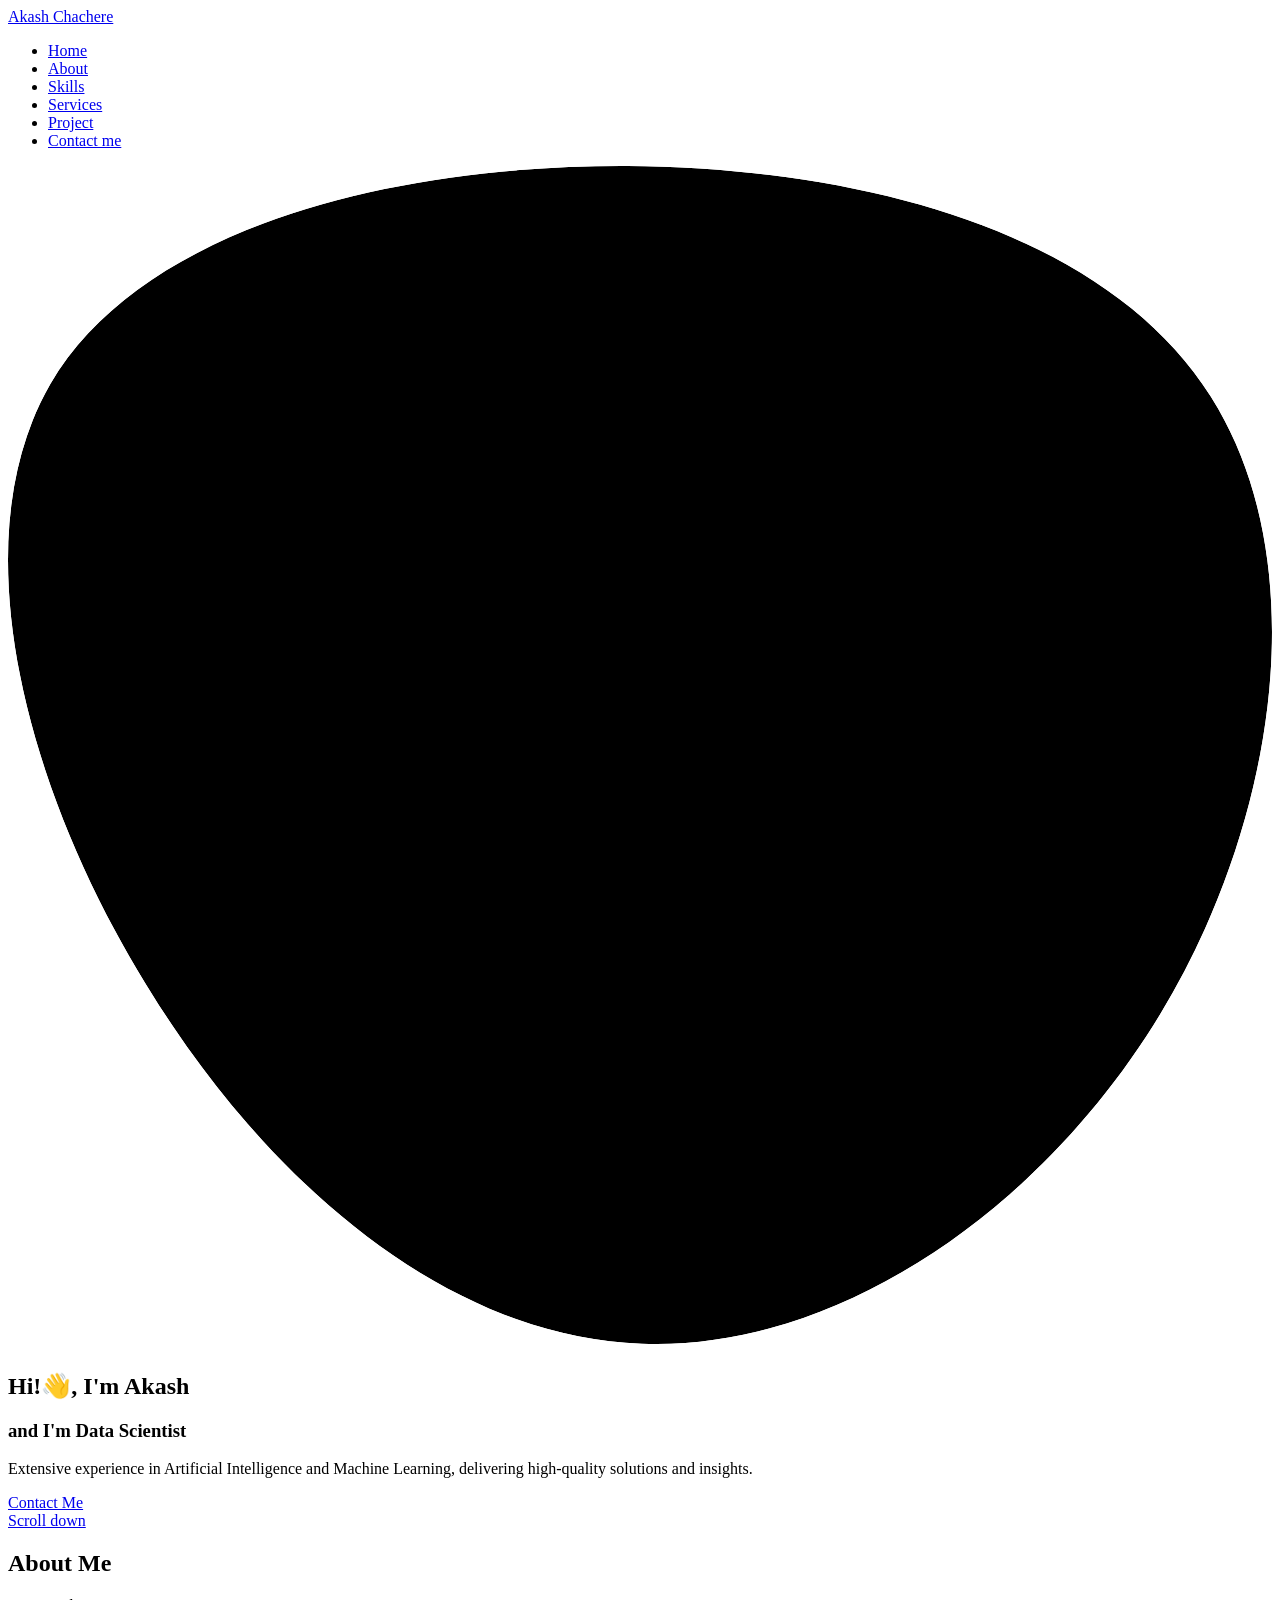
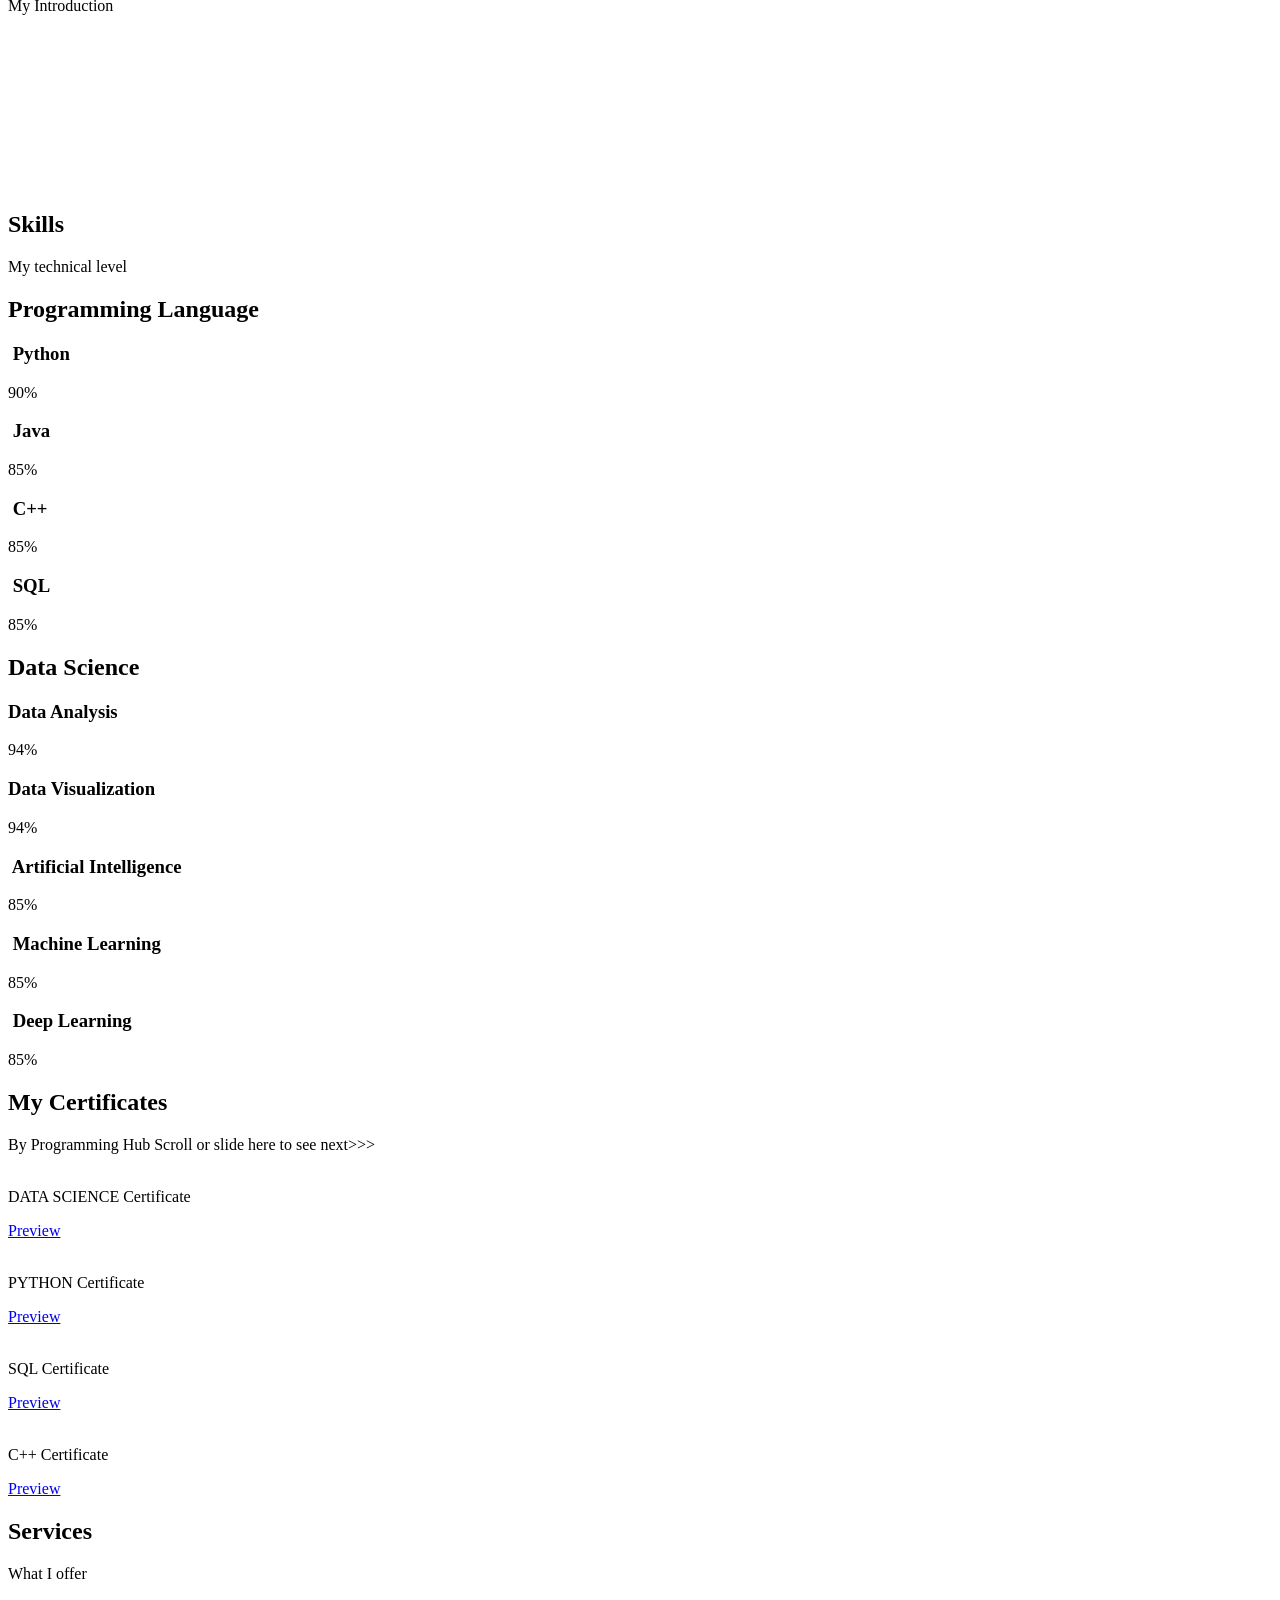
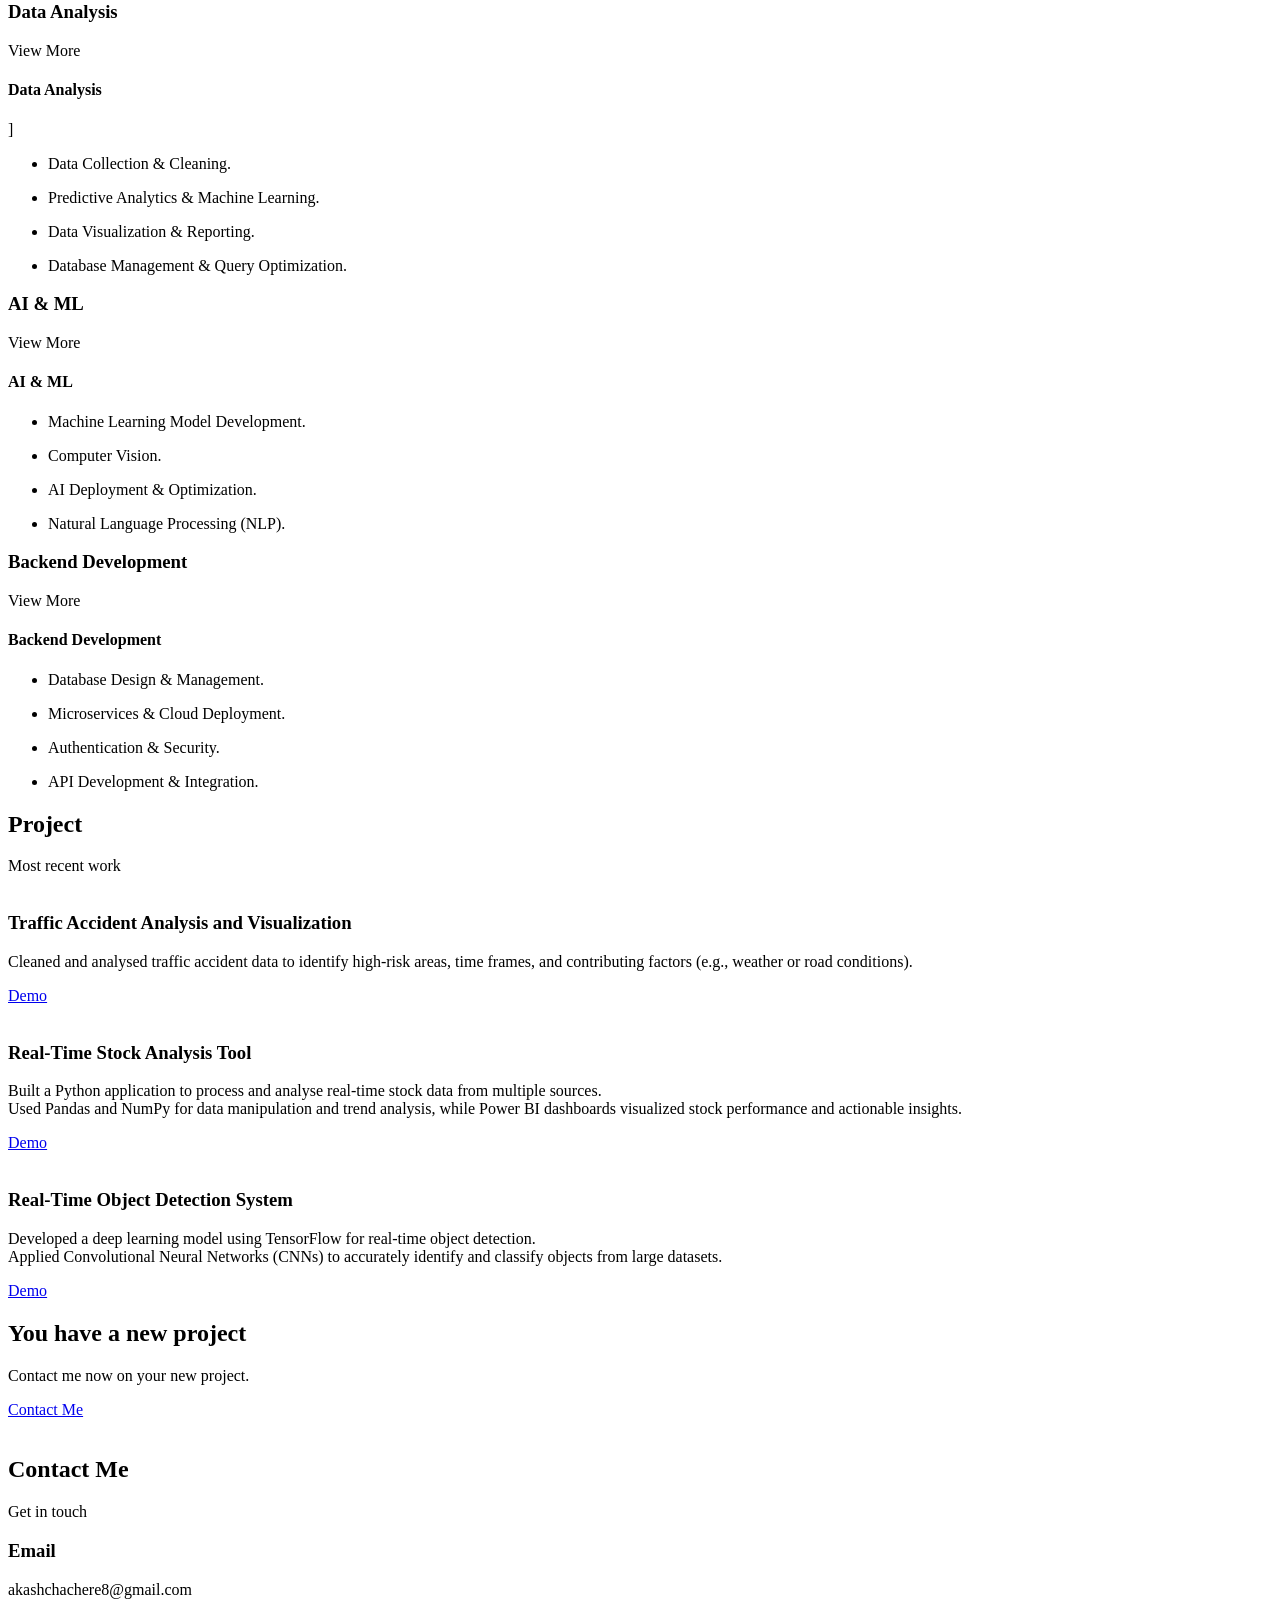
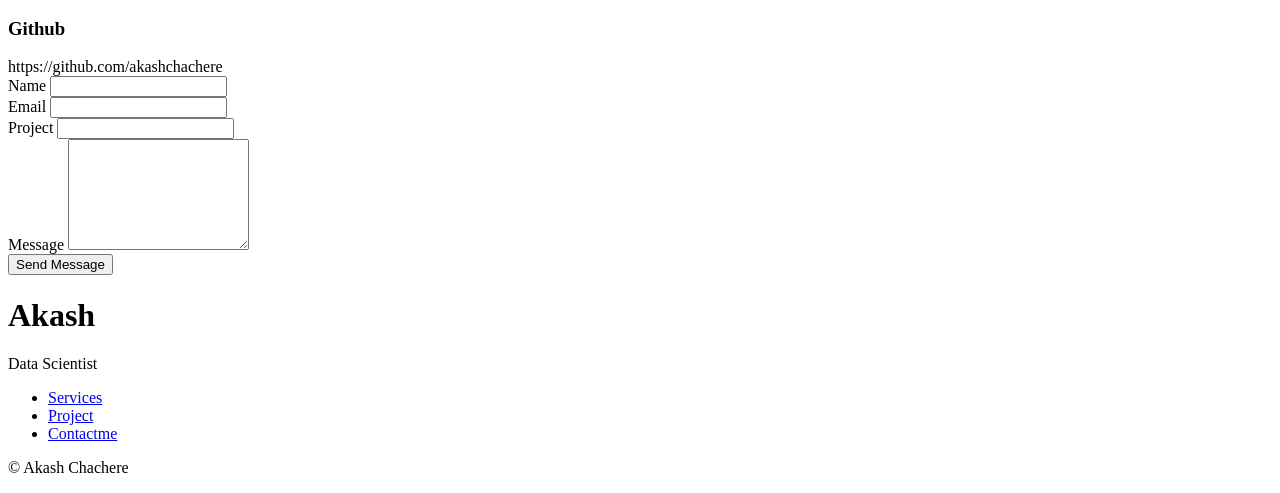
==== index.html @ 1960b090 "Update image source in index.html" ====
<!DOCTYPE html>
<html lang="en">

<head>
    <meta charset="UTF-8" />
    <meta name="viewport" content="width=device-width, initial-scale=1.0" />
    <meta name="description" content="I'm Akash,and this is my personal portfolio website..">
    <meta name="keywords" content="Akash, Akash Chachere, Akash ">

    <!--==================== UNICONS ====================-->
    <link rel="stylesheet" href="https://unicons.iconscout.com/release/v4.0.0/css/line.css" />

    <!--==================== SWIPER CSS ====================-->
    <link rel="stylesheet" href="/assets/css/swiper-bundle.min.css" />

    <!--==================== CSS ====================-->
    <link rel="stylesheet" href="assets/css/style.css" />

    <title>Akash Chachere</title>

    <!--==================== Favicon ====================-->
    <link rel="shortcut icon" href="/assets/img/favicon_edited.png" type="image/png">

    <!--==================== Animate on scroll CDN ====================-->
    <link rel="stylesheet" href="https://unpkg.com/aos@next/dist/aos.css" />

</head>

<body>
    
    <!--==================== HEADER ====================-->
    <header class="header" id="header">
        <nav class="nav container">
            <a href="#" class="nav__logo">Akash Chachere</a>

            <div data-aos="fade-in" class="nav__menu" id="nav-menu">
                <ul class="nav__list grid">
                    <li class="nav__items">
                        <a href="#home" class="nav__link active-link">
                            <i class="uil uil-estate nav__icon"></i> Home
                        </a>
                    </li>

                    <li class="nav__items">
                        <a href="#about" class="nav__link ">
                            <i class="uil uil-user nav__icon"></i> About
                        </a>
                    </li>

                    <li class="nav_items">
                        <a href="#skills" class="nav__link ">
                            <i class="uil uil-file nav__icon"></i> Skills
                        </a>
                    </li>

                    <li class="nav__items">
                        <a href="#services" class="nav__link ">
                            <i class="uil uil-briefcase-alt nav__icon"></i> Services
                        </a>
                    </li>

                    <li class="nav__items">
                        <a href="#portfolio" class="nav__link ">
                            <i class="uil uil-scenery nav__icon"></i> Project
                        </a>
                    </li>

                    <li class="nav__items">
                        <a href="#contact" class="nav__link ">
                            <i class="uil uil-message nav__icon"></i> Contact me
                        </a>
                    </li>
                </ul>
                <i class="uil uil-times nav__close" id="nav-close"></i>
            </div>

            <div class="nav__btns">
                <!--Theme Change button-->
                <i class="uil uil-moon change-theme" id="theme-button"></i>

                <div class="nav__toggle" id="nav-toggle">
                    <i class="uil uil-apps"></i>
                </div>
            </div>
        </nav>
    </header>

    <!--==================== MAIN ====================-->
    <main class="main">
        <!--==================== HOME ====================-->
        <section class="home section" id="home">
            <div data-aos="fade-left" class="home__container container grid">
                <div class="home__content grid">
                    <div class="home__social">
                        <a href="https://www.linkedin.com/in/akash-chachere-23371a201/" target="_blank" class="home__social-icon">
                            <i class="uil uil-linkedin-alt"></i>
                        </a>
                        <a href="https://www.instagram.com/akashc____18/"
                            target="_blank" class="home__social-icon">
                            <i class="uil uil-instagram"></i>
                        </a>
                        <a href="https://github.com/akashchachere" target="_blank" class="home__social-icon">
                            <i class="uil uil-github-alt"></i>
                        </a>
                        <a href="https://x.com/ChachereAkash" target="_blank" class="home__social-icon">
                            <i class="uil uil-twitter-alt"></i>
                        </a>
                        
                    </div>

                    <div data-aos="fade-right" class="home__img">
                        <svg class="home__blob" viewBox="0 0 200 187" xmlns="http://www.w3.org/2000/svg"
                            xmlns:xlink="http://www.w3.org/1999/xlink">
                            <mask id="mask0" mask-type="alpha">
                                <path d="M190.312 36.4879C206.582 62.1187 201.309 102.826 182.328 134.186C163.346 165.547 
                                130.807 187.559 100.226 186.353C69.6454 185.297 41.0228 161.023 21.7403 129.362C2.45775 
                                97.8511 -7.48481 59.1033 6.67581 34.5279C20.9871 10.1032 59.7028 -0.149132 97.9666 
                                0.00163737C136.23 0.303176 174.193 10.857 190.312 36.4879Z" />
                            </mask>
                            <g mask="url(#mask0)">
                                <path d="M190.312 36.4879C206.582 62.1187 201.309 102.826 182.328 134.186C163.346 
                                165.547 130.807 187.559 100.226 186.353C69.6454 185.297 41.0228 161.023 21.7403 
                                129.362C2.45775 97.8511 -7.48481 59.1033 6.67581 34.5279C20.9871 10.1032 59.7028 
                                -0.149132 97.9666 0.00163737C136.23 0.303176 174.193 10.857 190.312 36.4879Z" />

                                <image class="home__blob-img" x="10" y="8" href="assets/img/akashh1.png" />
                            </g>
                        </svg>
                    </div>

                    <div class="home__data">
                        <h1 class="home_title">Hi!<span class="wave">👋</span>, I'm Akash</h1>
                        <h3 class="home__subtitle">
                            and I'm Data Scientist</span>
                        </h3>
                        <p class="home__description">
                            Extensive experience in Artificial Intelligence and Machine Learning, delivering high-quality solutions and insights.
                        </p>
                        <a href="#contact" class="button button--flex">
                            Contact Me <i class="uil uil-message button__icon"></i>
                        </a>
                    </div>
                </div>

                <div class="home__scroll">
                    <a href="#about" class="home__scroll-button button--flex">
                        <i class="uil uil-mouse-alt home__scroll-mouse"></i>
                        <span class="home__scroll-name"> Scroll down</span>
                        <i class="uil uil-arrow-down home__scroll-arrow"></i>
                    </a>
                </div>
            </div>
        </section>

        <!--==================== ABOUT ====================-->
        <section class="about section" id="about">
            <h2 class="section__title">About Me</h2>
            <span class="section__subtitle"> My Introduction</span>

            <div data-aos="fade-left" class="about__container container grid">
                <img src="assets/img/about.jpg" alt="" class="about__img" />

                <div class="about__data">
                    <p class="about__description">
                        Hi, I'm Akash Chachere. In my free time, I enjoy studying Math and Science and exploring emerging technologies. As a Data Scientist, I have expertise in Python, SQL, Artificial Intelligence, Machine Learning, and Deep Learning. I'm particularly interested in contributing to open-source projects and working on data-driven solutions.
                    </p>

                    <div class="about_info">
                        <div>
                            <span class="about__info-title">10+</span>
                            <span class="about__info-name">Completed <br />
                                project</span>
                        </div>
                        <div>
                            <span class="about__info-title">24/7</span>
                            <span class="about__info-name">Online<br />
                                support</span>
                        </div>
                    </div>

                    <div class="about__buttons">
                        <a download="" href="assets/pdf/Akash_DS_2001.pdf" class="button button--flex">
                            Download CV <i class="uil uil-download-alt button__icon"></i>
                        </a>
                    </div>
                </div>
            </div>
        </section>

        <!--==================== SKILLS ====================-->
        <section class="skills section" id="skills">
            <h2 class="section__title">Skills</h2>
            <span class="section__subtitle">My technical level</span>

            <div data-aos="fade-up" class="skills__container container grid">
                <div>
                    <!--==================== SKILL 1 ====================-->
                    <div class="skills__content skills__open">
                        <div class="skills__header">
                            <i class="uil uil-brackets-curly skills__icon"></i>

                            <div>
                                <h1 class="skills__title">Programming Language</h1>
                            </div>

                            <i class="uil uil-angle-down skills__arrow"></i>
                        </div>

                        <div class="skills__list grid">
                            <div class="skills__data">
                                <div class="skills__titles">
                                    <h3 class="skills__name"><img src="/assets/img/python.png" class="skills__logo"
                                            width="25px" alt=""> Python</h3>
                                    <span class="skills__number">90%</span>
                                </div>
                                <div class="skills__bar">
                                    <span class="skills__percentage skills__html"></span>
                                </div>
                            </div>
                            <div class="skills__data">
                                <div class="skills__titles">
                                    <h3 class="skills__name"><img src="/assets/img/java.png" class="skills__logo"
                                            width="20px" alt=""> Java</h3>
                                    <span class="skills__number">85%</span>
                                </div>
                                <div class="skills__bar">
                                    <span class="skills__percentage skills__css"></span>
                                </div>
                            </div>
                            <div class="skills__data">
                                <div class="skills__titles">
                                    <h3 class="skills__name"><img src="/assets/img/css.png" class="skills__logo"
                                            width="20px" alt=""> C++</h3>

                                    <span class="skills__number">85%</span>
                                </div>
                                <div class="skills__bar">
                                    <span class="skills__percentage skills__js"></span>
                                </div>
                            </div>
                            <div class="skills__data">
                                <div class="skills__titles">
                                    <h3 class="skills__name"><img src="/assets/img/sql.png" class="skills__logo"
                                            width="20px" alt=""> SQL</h3>

                                    <span class="skills__number">85%</span>
                                </div>
                                <div class="skills__bar">
                                    <span class="skills__percentage skills__js"></span>
                                </div>
                            </div>
                            </div>
                        </div>
                    </div>

                    <!--==================== SKILL 2 ====================-->
                    <div class="skills__content skills__close">
                        <div class="skills__header">
                            <i class="uil uil-server-network skills__icon"></i>

                            <div>
                                <h1 class="skills__title">Data Science</h1>
                            </div>

                            <i class="uil uil-angle-down skills__arrow"></i>
                        </div>

                        <div class="skills__list grid">
                            <div class="skills__data">
                                <div class="skills__titles">
                                    <h3 class="skills__name"><img src="/assets/img/dataanalysis.jpg" class="skills__logo"
                                            width="20px" alt="">Data Analysis</h3>
                                    <span class="skills__number">94%</span>
                                </div>
                                <div class="skills__bar">
                                    <span class="skills__percentage skills__python"></span>
                                </div>
                            </div>
                            <div class="skills__data">
                                <div class="skills__titles">
                                    <h3 class="skills__name"><img src="/assets/img/Datavisu.png" class="skills__logo"
                                            width="20px" alt="">Data Visualization</h3>
                                    <span class="skills__number">94%</span>
                                </div>
                                <div class="skills__bar">
                                    <span class="skills__percentage skills__python"></span>
                                </div>
                            </div>
                            <div class="skills__data">
                                <div class="skills__titles">
                                    <h3 class="skills__name"><img src="/assets/img/AI.jpg" class="skills__logo"
                                            width="20px" alt=""> Artificial Intelligence</h3>
                                    <span class="skills__number">85%</span>
                                </div>
                                <div class="skills__bar">
                                    <span class="skills__percentage skills__mysql"></span>
                                </div>
                            </div>
                            <div class="skills__data">
                                <div class="skills__titles">
                                    <h3 class="skills__name"><img src="/assets/img/ml.png" class="skills__logo"
                                            width="20px" alt=""> Machine Learning</h3>

                                    <span class="skills__number">85%</span>
                                </div>
                                <div class="skills__bar">
                                    <span class="skills__percentage skills__node"></span>
                                </div>
                            </div>
                            <div class="skills__data">
                                <div class="skills__titles">
                                    <h3 class="skills__name"><img src="/assets/img/deeplearning.jpg" class="skills__logo"
                                            width="20px" alt=""> Deep Learning</h3>

                                    <span class="skills__number">85%</span>
                                </div>
                                <div class="skills__bar">
                                    <span class="skills__percentage skills__node"></span>
                                </div>
                            </div>
                            
                        </div>
                    </div>
                </div>

                <div>
                    <!--==================== SKILL 3 ====================-->
                <!--   <div class="skills__content skills__close">
                        <div class="skills__header">
                            <i class="uil uil-swatchbook skills__icon"></i>

                            <div>
                                <h1 class="skills__titles">Data Science</h1>
                            </div>

                            <i class="uil uil-angle-down skills__arrow"></i>
                        </div>

                        <div class="skills__list grid">
                            <div class="skills__data">
                                <div class="skills__titles">
                                    <h3 class="skills__name"><img src="/assets/img/AI.jpg" class="skills__logo"
                                            width="20px" alt=""> Artificial Intelligence</h3>
                                    <span class="skills__number">50%</span>
                                </div>
                                <div class="skills__bar">
                                    <span class="skills__percentage skills__blender"></span>
                                </div>
                            </div>
                            <div class="skills__data">
                                <div class="skills__titles">
                                    <h3 class="skills__name"><img src="/assets/img/ps.png" class="skills__logo"
                                            width="20px" alt=""> Adobe Photoshop</h3>
                                    <span class="skills__number">42%</span>
                                </div>
                                <div class="skills__bar">
                                    <span class="skills__percentage skills__photoshop"></span>
                                </div>
                            </div>

                            <div class="skills__data">
                                <div class="skills__titles">
                                    <h3 class="skills__name"><img src="/assets/img/illustrator.png" class="skills__logo"
                                            width="20px" alt=""> Adobe Illustrator
                                    </h3>
                                    <span class="skills__number">62%</span>
                                </div>
                                <div class="skills__bar">
                                    <span class="skills__percentage skills__adobeillustrator"></span>
                                </div>
                            </div>
                        </div>
                    --></div>
                </div>
            </div>
            </div>


        </section>

        <!--==================== Certificates ====================-->
        <section class="certificate section">
            <h2 class="section__title">My Certificates</h2>
            <span class="section__subtitle">By Programming Hub</span>
            <span class="section__subtitle">Scroll or slide here to see next>>></span>

            <div data-aos="fade-up" class="portfolio__container container swiper-container">
                <div class="swiper-wrapper">
                    <!--==================== Certificate 1 ====================-->
                    <div class="portfolio__content grid swiper-slide">
                        <img src="/assets/img/datasciencecertificate.png" alt="" class="portfolio__img">

                        <div class="portfolio__data">
                            <p>DATA SCIENCE Certificate</p>
                            <a href="/assets/img/datasciencecertificate.png"
                                class="button button--flex button--small portfolio_-button">
                                Preview
                                <i class="uil uil-arrow-right button__icon"></i>
                            </a>
                        </div>
                    </div>
                    <div class="portfolio__content grid swiper-slide">
                        <img src="/assets/img/pythoncertificate.png" alt="" class="portfolio__img">

                        <div class="portfolio__data">
                            <p>PYTHON Certificate</p>
                            <a href="/assets/img/pythoncertificate.png"
                                class="button button--flex button--small portfolio_-button">
                                Preview
                                <i class="uil uil-arrow-right button__icon"></i>
                            </a>
                        </div>
                    </div>
                    <!--==================== Certificate 2 ====================-->
                    <div class="portfolio__content grid swiper-slide">
                        <img src="/assets/img/sqlcertificate.png" alt="" class="portfolio__img">

                        <div class="portfolio__data">
                            <p>SQL Certificate</p>
                            <a href="/assets/img/sqlcertificate.png"
                                class="button button--flex button--small portfolio_-button">
                                Preview
                                <i class="uil uil-arrow-right button__icon"></i>
                            </a>
                        </div>
                    </div>
                    <div class="portfolio__content grid swiper-slide">
                        <img src="/assets/img/c++certificate.png" alt="" class="portfolio__img">

                        <div class="portfolio__data">
                            <p>C++ Certificate</p>
                            <a href="/assets/img/c++certificate.png"
                                class="button button--flex button--small portfolio_-button">
                                Preview
                                <i class="uil uil-arrow-right button__icon"></i>
                            </a>
                        </div>
                    </div>

        </section>

        <!--==================== SERVICES ====================-->
        <section class="services section" id="services">
            <h2 class="section__title">Services</h2>
            <span class="section__subtitle">What I offer</span>

            <div data-aos="fade-right" class="services__container container grid">
                <!--==================== SERVICES 1 ====================-->
                <div class="services__content">
                    <div>
                        <i class="uil uil-analytics services__icon"></i>
                        <h3 class="services__title">Data Analysis <br></h3>
                    </div>

                    <span class="button button--flex button--small button--link services__button">
                        View More
                        <i class="uil uil-arrow-right button__icon"></i>
                    </span>

                    <div class="services__modal">
                        <div class="services__modal-content">
                            <h4 class="services__modal-title">Data Analysis <br> </h4>
                            <i class="uil uil-times services__modal-close"></i>
]
                            <ul class="services__modal-services grid">
                                <li class="services__modal-service">
                                    <i class="uil uil-check-circle services__modal-icon"></i>
                                    <p>Data Collection & Cleaning.</p>
                                </li>
                                <li class="services__modal-service">
                                    <i class="uil uil-check-circle services__modal-icon"></i>
                                    <p>Predictive Analytics & Machine Learning.</p>
                                </li>
                                <li class="services__modal-service">
                                    <i class="uil uil-check-circle services__modal-icon"></i>
                                    <p>Data Visualization & Reporting.</p>
                                </li>
                                <li class="services__modal-service">
                                    <i class="uil uil-check-circle services__modal-icon"></i>
                                    <p>Database Management & Query Optimization.</p>
                                </li>
                            </ul>
                        </div>
                    </div>
                </div>

                <!--==================== SERVICES 2 ====================-->
                <div class="services__content">
                    <div>
                        <i class="uil uil-cloud-rain-sun services__icon"></i>
                        <h3 class="services__title">AI & ML <br> </h3>
                    </div>

                    <span class="button button--flex button--small button--link services__button">
                        View More
                        <i class="uil uil-arrow-right button__icon"></i>
                    </span>

                    <div class="services__modal">
                        <div class="services__modal-content">
                            <h4 class="services__modal-title">AI & ML <br> </h4>
                            <i class="uil uil-times services__modal-close"></i>

                            <ul class="services__modal-services grid">
                                <li class="services__modal-service">
                                    <i class="uil uil-check-circle services__modal-icon"></i>
                                    <p>Machine Learning Model Development.</p>
                                </li>
                                <li class="services__modal-service">
                                    <i class="uil uil-check-circle services__modal-icon"></i>
                                    <p>Computer Vision.</p>
                                </li>
                                <li class="services__modal-service">
                                    <i class="uil uil-check-circle services__modal-icon"></i>
                                    <p>AI Deployment & Optimization.</p>
                                </li>
                                <li class="services__modal-service">
                                    <i class="uil uil-check-circle services__modal-icon"></i>
                                    <p>Natural Language Processing (NLP).</p>
                                </li>
                            </ul>
                        </div>
                    </div>
                </div>

                <!--==================== SERVICES 3 ====================-->
                <div class="services__content">
                    <div>
                        <i class="uil uil-database services__icon"></i>
                        <h3 class="services__title">Backend Development <br> </h3>
                    </div>

                    <span class="button button--flex button--small button--link services__button">
                        View More
                        <i class="uil uil-arrow-right button__icon"></i>
                    </span>

                    <div class="services__modal">
                        <div class="services__modal-content">
                            <h4 class="services__modal-title">Backend Development<br></h4>
                            <i class="uil uil-times services__modal-close"></i>

                            <ul class="services__modal-services grid">
                                <li class="services__modal-service">
                                    <i class="uil uil-check-circle services__modal-icon"></i>
                                    <p>Database Design & Management.</p>
                                </li>
                                <li class="services__modal-service">
                                    <i class="uil uil-check-circle services__modal-icon"></i>
                                    <p>Microservices & Cloud Deployment.</p>
                                </li>
                                <li class="services__modal-service">
                                    <i class="uil uil-check-circle services__modal-icon"></i>
                                    <p>Authentication & Security.</p>
                                </li>
                                <li class="services__modal-service">
                                    <i class="uil uil-check-circle services__modal-icon"></i>
                                    <p>API Development & Integration.</p>
                                </li>
                            </ul>
                        </div>
                    </div>
                </div>
            </div>
        </section>

        <!--==================== PORTFOLIO ====================-->
        <section class="portfolio section" id="portfolio">
            <h2 class="section__title">Project</h2>
            <span class="section__subtitle">Most recent work</span>

            <div data-aos="fade-right" class="portfolio__container container swiper-container">
                <div class="swiper-wrapper">
                    <!--==================== PORTFOLIO 1 ====================-->
                    <div class="portfolio__content grid swiper-slide">
                        <img src="/assets/img/project1.png" alt="" class="portfolio__img">

                        <div class="portfolio__data">
                            <h3 class="portfolio__title">Traffic Accident Analysis and Visualization</h3>
                            <p class="portfolio__description">Cleaned and analysed traffic accident data to identify high-risk areas, time frames, and contributing
                                factors (e.g., weather or road conditions).</p>
                            <a href="#" class="button button--flex button--small portfolio_-button">
                                Demo
                                <i class="uil uil-arrow-right button__icon"></i>
                            </a>
                        </div>
                    </div>
                    <!--==================== PORTFOLIO 2 ====================-->
                    <div class="portfolio__content grid swiper-slide">
                        <img src="/assets/img/project2.jpg" alt="" class="portfolio__img">

                        <div class="portfolio__data">
                            <h3 class="portfolio__title">Real-Time Stock Analysis Tool</h3>
                            <p class="portfolio__description">Built a Python application to process and analyse real-time stock data from multiple sources.<br>
                                Used Pandas and NumPy for data manipulation and trend analysis, while Power BI dashboards visualized
stock performance and actionable insights.
                            </p>
                            <a href="#" class="button button--flex button--small portfolio_-button">
                                Demo
                                <i class="uil uil-arrow-right button__icon"></i>
                            </a>
                        </div>
                    </div>
                    <!--==================== PORTFOLIO 3 ====================-->
                    <div class="portfolio__content grid swiper-slide">
                        <img src="/assets/img/project3.png" alt="" class="portfolio__img">

                        <div class="portfolio__data">
                            <h3 class="portfolio__title">Real-Time Object Detection System</h3>
                            <p class="portfolio__description">Developed a deep learning model using TensorFlow for real-time object detection.<br>Applied Convolutional Neural Networks (CNNs) to accurately identify and classify objects from large
                                datasets.</p>
                            <a href="#" class="button button--flex button--small portfolio_-button">
                                Demo
                                <i class="uil uil-arrow-right button__icon"></i>
                            </a>
                        </div>
                    </div>
                </div>


                <!-- Add Arrows -->
                <div class="swiper-button-next">
                    <i class="uil uil-angle-right-b swiper-portfolio-icon"></i>
                </div>
                <div class="swiper-button-prev">
                    <i class="uil uil-angle-left-b swiper-portfolio-icon"></i>
                </div>

                <!-- Add Pagination -->
                <div class="swiper-pagination"></div>
            </div>
        </section>

        <!--==================== PROJECT IN MIND ====================-->
        <section class="project section">
            <div data-aos="fade-in" class="project__bg">
                <div class="project__container container grid">
                    <div class="project__data">
                        <h2 class="project__title">You have a new project</h2>
                        <p class="project__description">Contact me now on your new project.</p>
                        <a href="#contact" class="button button--flex button--white">
                            Contact Me
                            <i class="uil uil-message project__icon button__icon"></i>
                        </a>
                    </div>

                    <img src="/assets/img/project.png" alt="" class="project__img">
                </div>
            </div>
        </section>

        

        <!--==================== CONTACT ME ====================-->
        <section class="contact section" id="contact">
            <h2 class="section__title">Contact Me</h2>
            <span class="section__subtitle">Get in touch</span>

            <div data-aos="fade-in" class="contact__container container grid">
                <div>
                    <div class="contact__information">
                        <i class="uil uil-envelope contact__icon "></i>
                        <!--home__social-->
                        <div>
                            <h3 class="contact__title">Email</h3>
                            <span class="contact__subtitle"> akashchachere8@gmail.com</span>
                        </div>
                    </div>
                    <div class="contact__information">
                        <i class="uil uil-github-alt contact__icon"></i>
                        <div>
                            <h3 class="contact__title">Github</h3>
                            <span class="contact__subtitle">https://github.com/akashchachere </span>
                        </div>
                    </div>
                </div>

                <form action="https://formsubmit.co/akashchachere8@gmail.com" method="POST"
                    class="contact__form grid">
                    <div class="contact__inputs grid">
                        <div class="contact__content">
                            <label for="" class="contact__label">Name</label>
                            <input name="name" type="text" class="contact__input">
                        </div>
                        <div class="contact__content">
                            <label for="" class="contact__label">Email</label>
                            <input name="email" type="email" class="contact__input">
                        </div>
                    </div>
                    <div class="contact__content">
                        <label for="" class="contact__label">Project</label>
                        <input name="message" type="text" class="contact__input">
                    </div>
                    <div class="contact__content">
                        <label for="" class="contact__label">Message</label>
                        <textarea name="" id="" cols="0" rows="7" class="contact__input" name="message"></textarea>
                    </div>

                    <div>
                        <button type="submit" class="button button--flex">
                            Send Message
                            <i class="uil uil-message button__icon"></i>
                        </button>

                    </div>
                </form>
            </div>
        </section>
    </main>

    <!--==================== FOOTER ====================-->
    <footer class="footer">
        <div class="footer__bg">
            <div class="footer__container container grid">
                <div>
                    <h1 class="footer__title">Akash</h1>
                    <span class="footer__subtitle">Data Scientist</span>
                </div>

                <ul class="footer__links">
                    <li>
                        <a href="#services" class="footer__link">Services</a>
                    </li>
                    <li>
                        <a href="#portfolio" class="footer__link">Project</a>
                    </li>
                    <li>
                        <a href="#contact" class="footer__link">Contactme</a>
                    </li>
                </ul>

                <div class="footer__socials">
                    <a href="https://www.linkedin.com/in/akash-chachere-23371a201/"
                        target="_blank" class="footer__social">
                        <i class="uil uil-linkedin-alt"></i></a>
                    </a>
                    <a href="https://www.instagram.com/akashc____18/"
                        target="_blank" class="footer__social">
                        <i class="uil uil-instagram"></i></a>
                    </a>

                    <a href="https://github.com/akashchachere" target="_blank" class="footer__social">
                        <i class="uil uil-github-alt"></i></a>
                    </a>

                    <a href="https://x.com/ChachereAkash" target="_blank" class="footer__social">
                        <i class="uil uil-twitter-alt"></i></a>
                    </a>
                </div>
            </div>
            <p class="footer__copy">&copy; Akash Chachere </p>
        </div>
    </footer>


    <!--==================== SCROLL TOP ====================-->
    <div><a href="#" class="scrollup" id="scroll-up">
            <i class="uil uil-arrow-up scrollup__icon"></i>
        </a></div>

    <!--==================== SWIPER JS ====================-->
    <script src="/assets/js/swiper-bundle.min.js"></script>

    <!--==================== MAIN JS ====================-->
    <script src="assets/js/main.js"></script>

    <!--=================== Animated text ===============-->
    <script src="https://cdn.jsdelivr.net/npm/typed.js@2.0.12"></script>
    <script>
        var typed = new Typed(".auto-input", {
            strings: [
                "a Web Developer",
                "an OS developer",
                "a student",
                "an UI Designer",
            ],
            typeSpeed: 100,
            backSpeed: 100,
            loop: true,
        });
    </script>

    <!--=================== Animate scroll js ===============-->
    <script src="https://unpkg.com/aos@next/dist/aos.js"></script>
    <script>
        AOS.init({
            offset: 300,
            duration: 2000
        });
    </script>

</body>

</html>
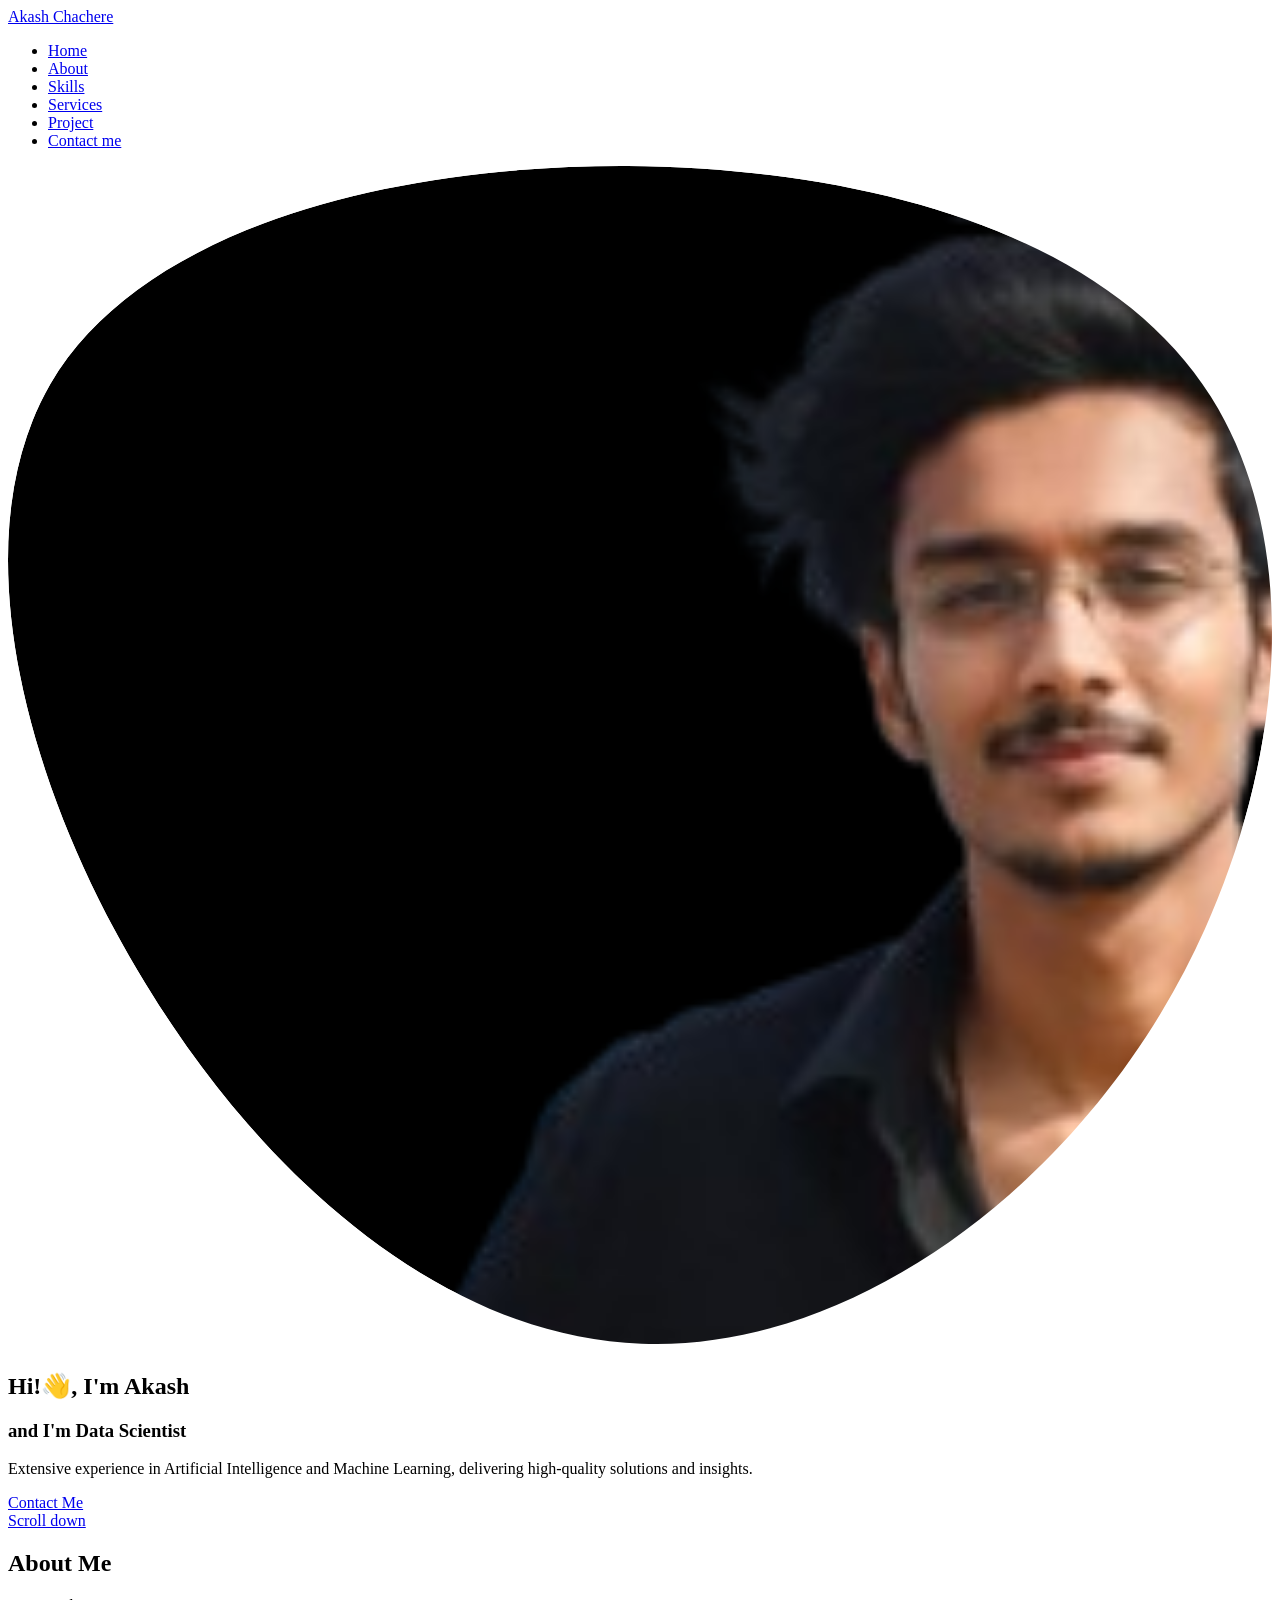
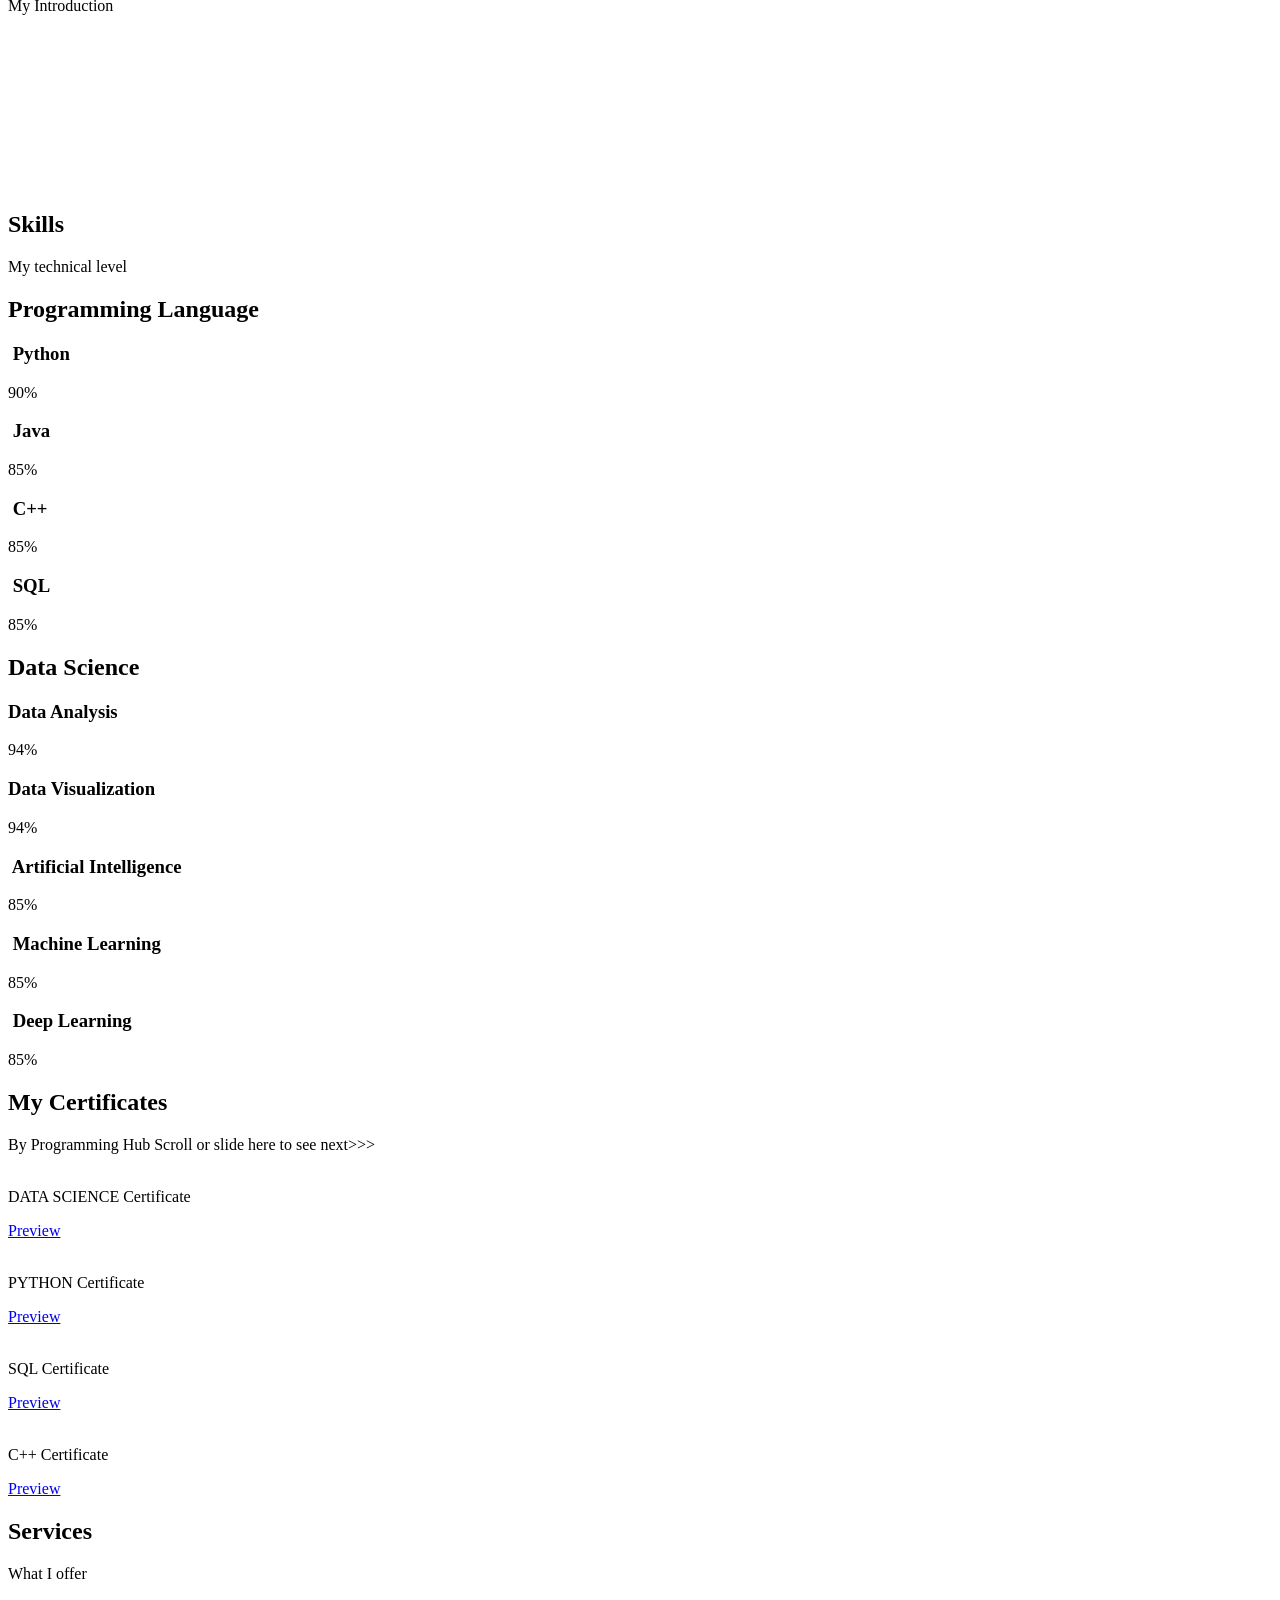
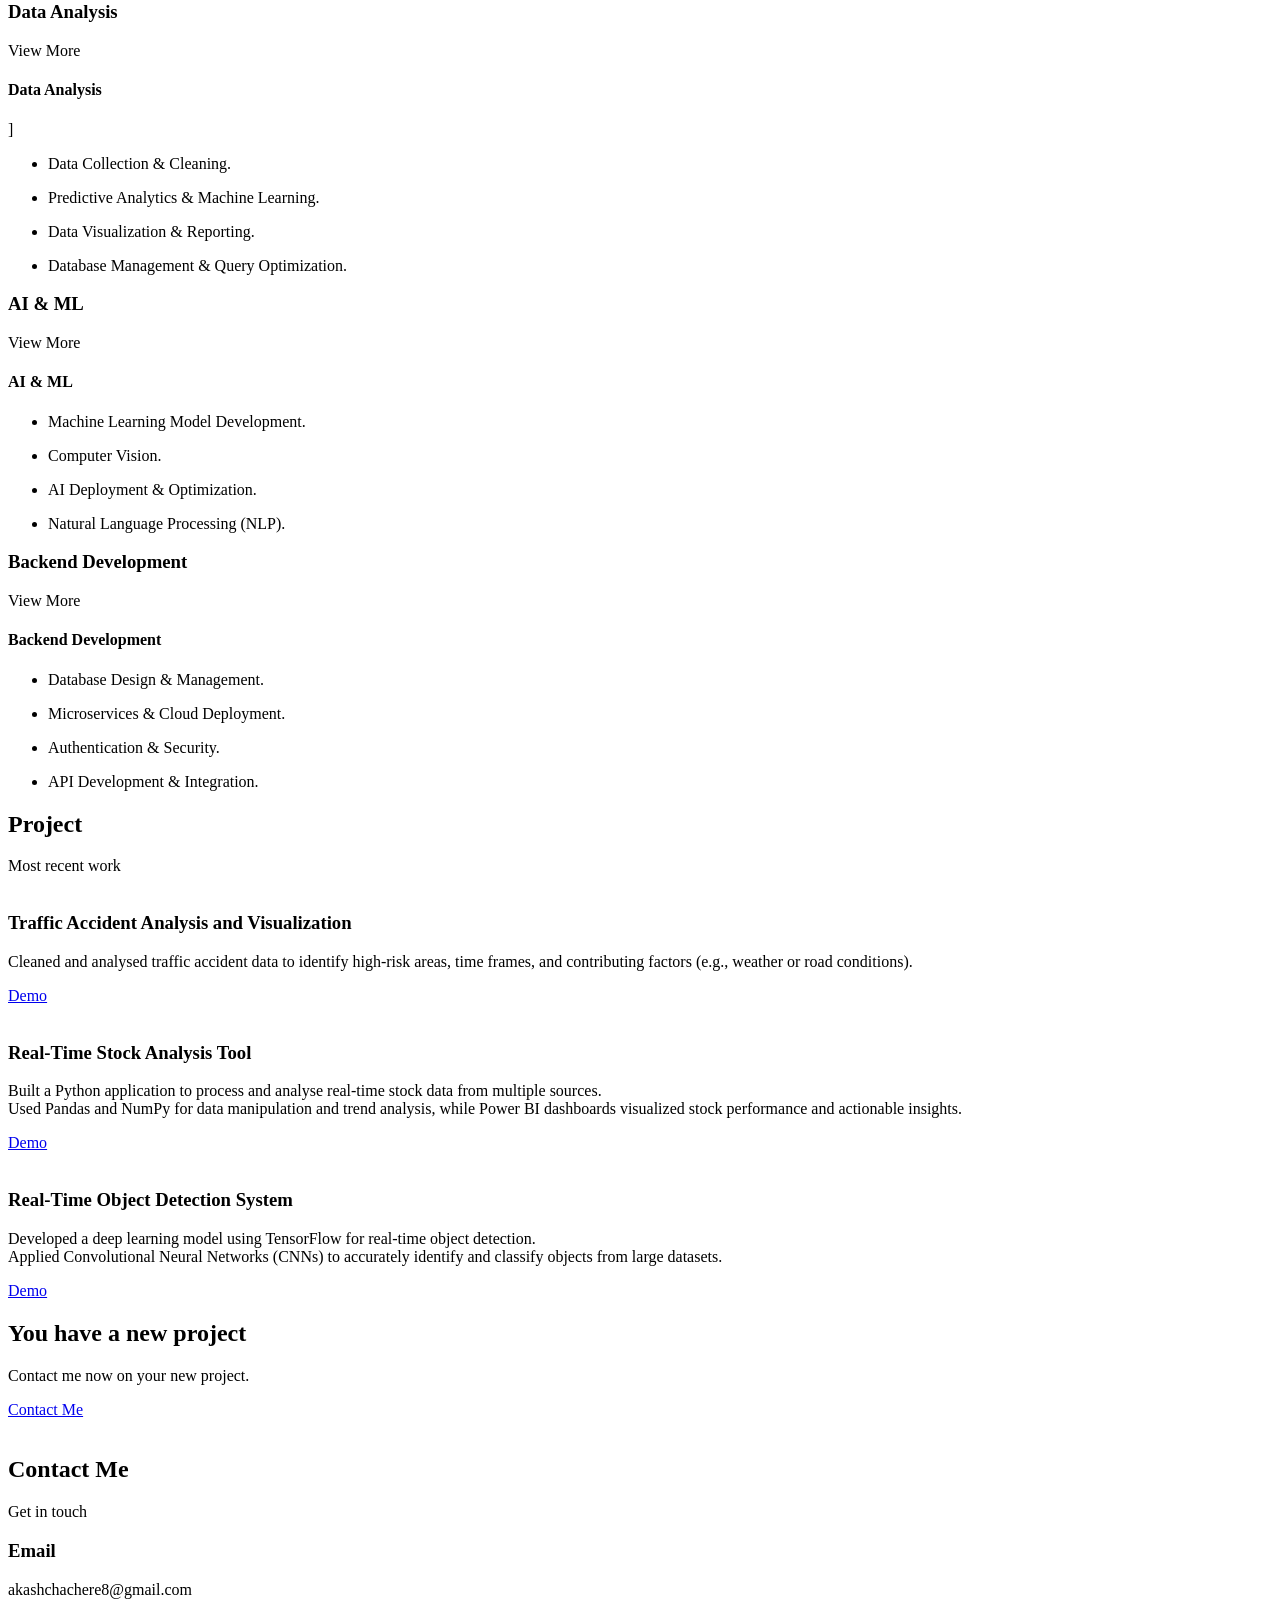
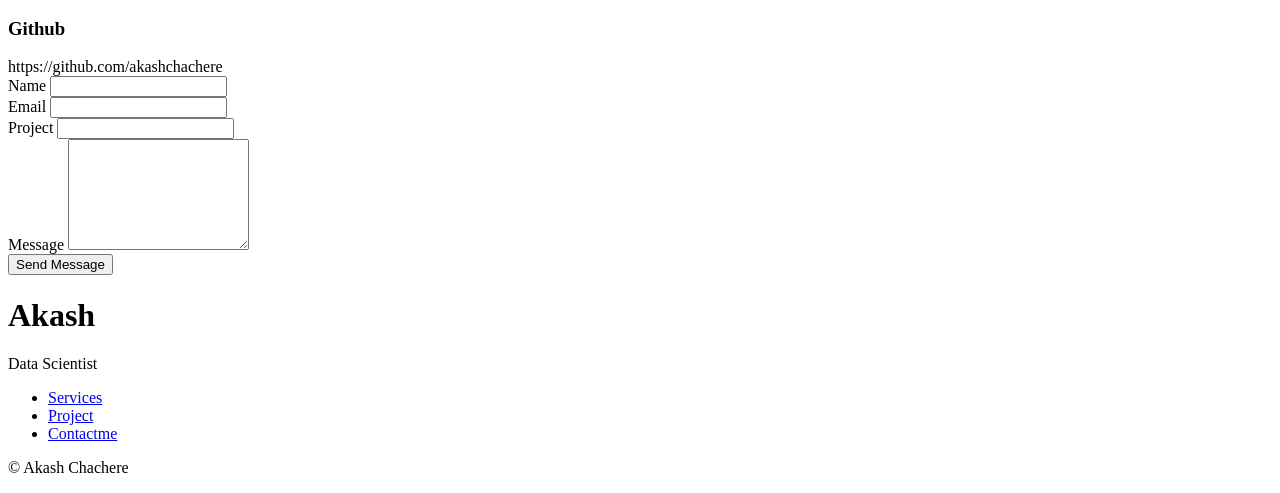
==== commit 4721eba4: "Update index.html" ====
--- a/index.html
+++ b/index.html
@@ -123,7 +123,7 @@
                                 129.362C2.45775 97.8511 -7.48481 59.1033 6.67581 34.5279C20.9871 10.1032 59.7028 
                                 -0.149132 97.9666 0.00163737C136.23 0.303176 174.193 10.857 190.312 36.4879Z" />
 
-                                <image class="home__blob-img" x="10" y="8" href="assets/img/akashh1.png" />
+                                <image class="home__blob-img" x="10" y="8" href="assets/img/Akashh1-removebg-preview.png" />
                             </g>
                         </svg>
                     </div>
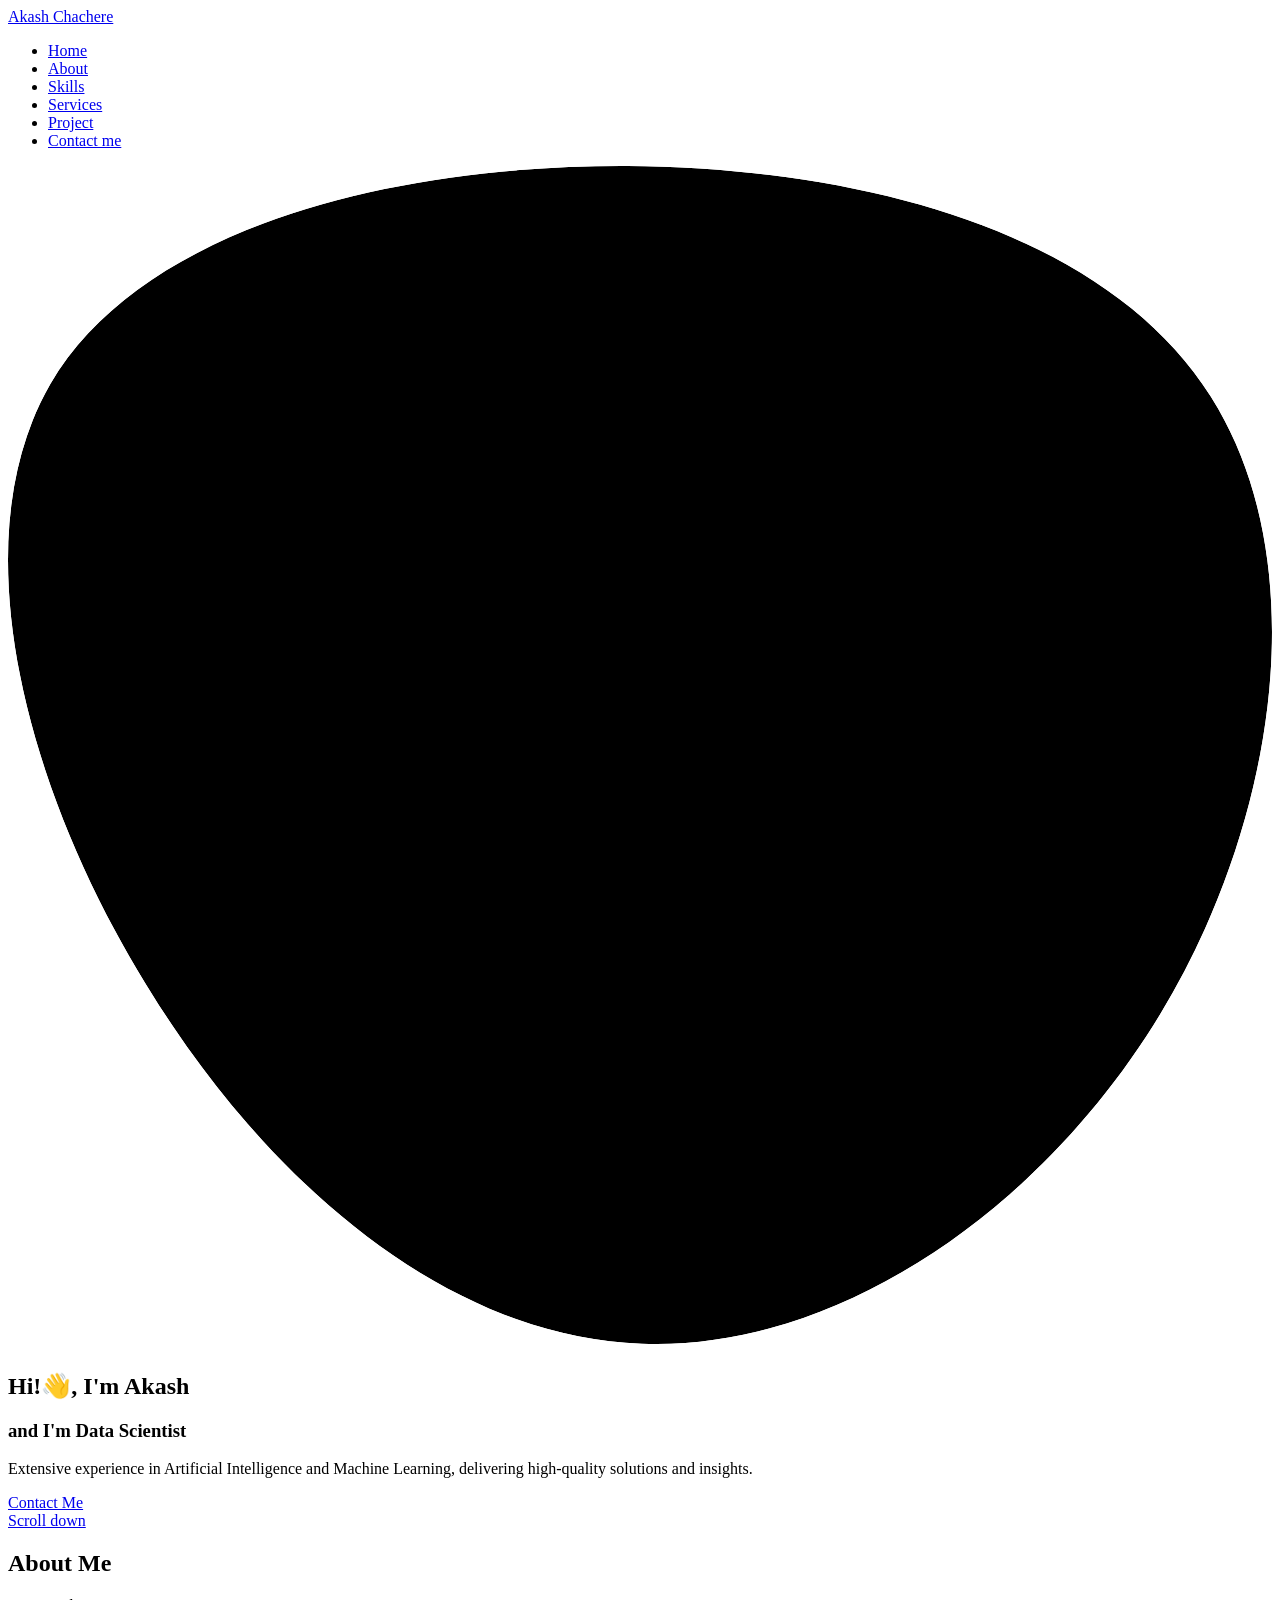
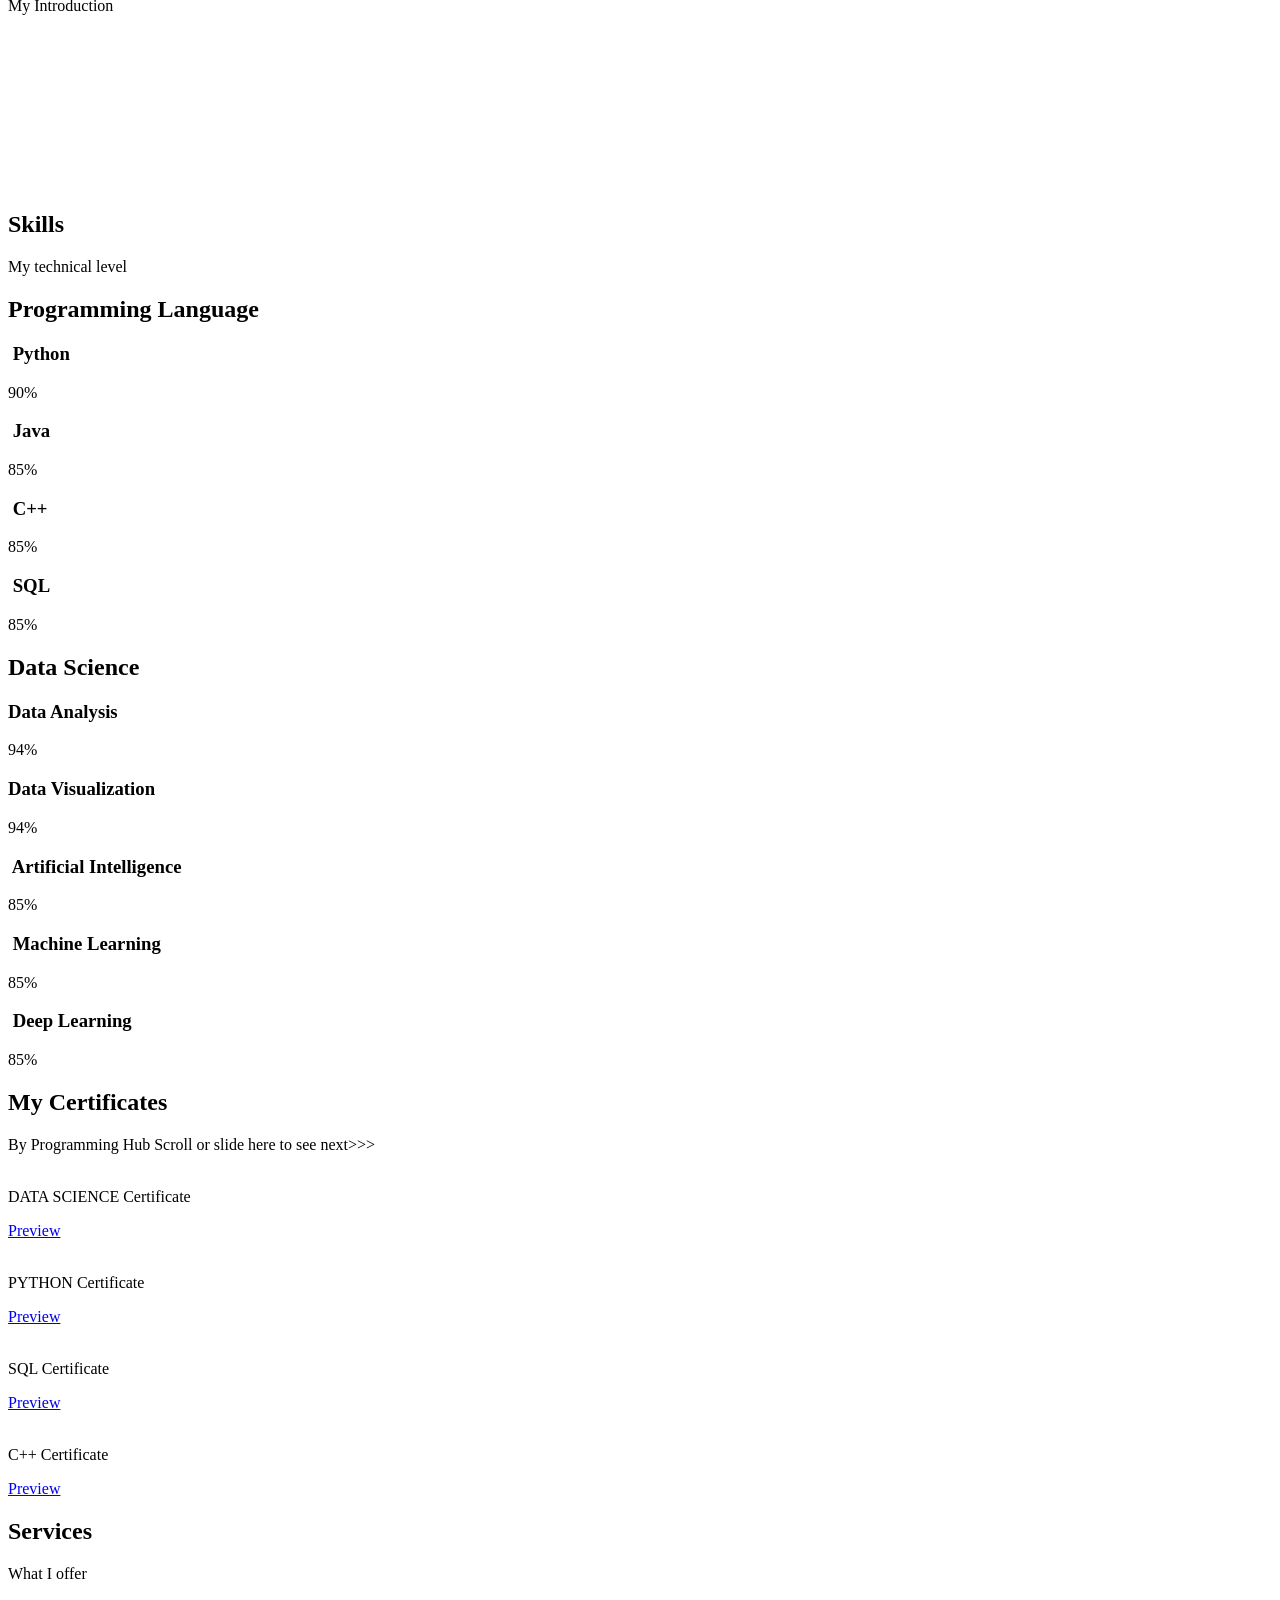
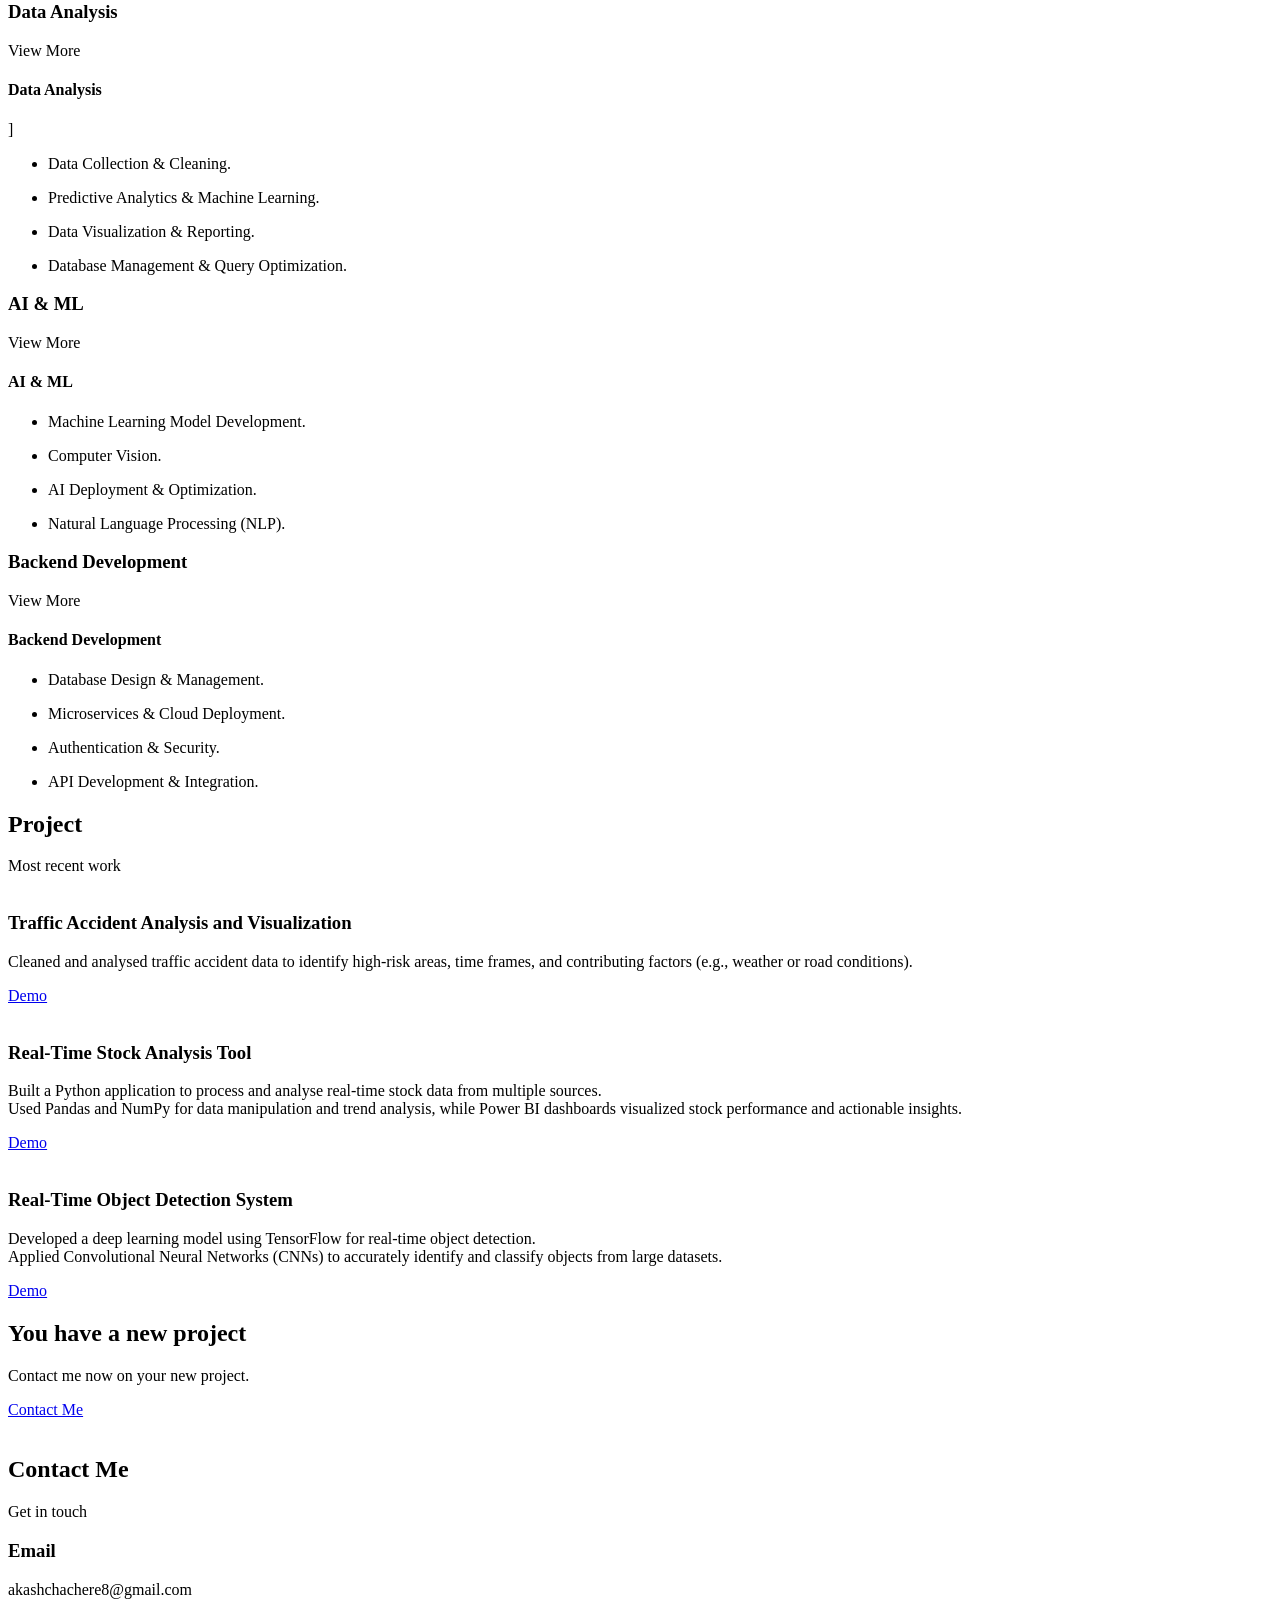
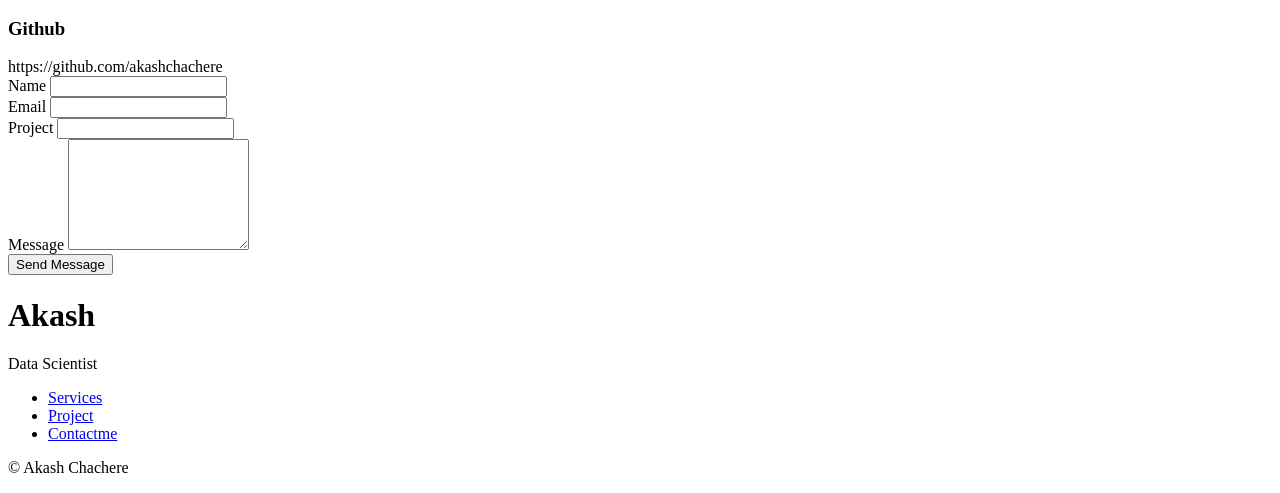
==== commit d4a1ba15: "Update image source in index.html" ====
--- a/index.html
+++ b/index.html
@@ -123,7 +123,7 @@
                                 129.362C2.45775 97.8511 -7.48481 59.1033 6.67581 34.5279C20.9871 10.1032 59.7028 
                                 -0.149132 97.9666 0.00163737C136.23 0.303176 174.193 10.857 190.312 36.4879Z" />
 
-                                <image class="home__blob-img" x="10" y="8" href="assets/img/Akashh1-removebg-preview.png" />
+                                <image class="home__blob-img" x="10" y="8" href="assets/img/akash.png" />
                             </g>
                         </svg>
                     </div>
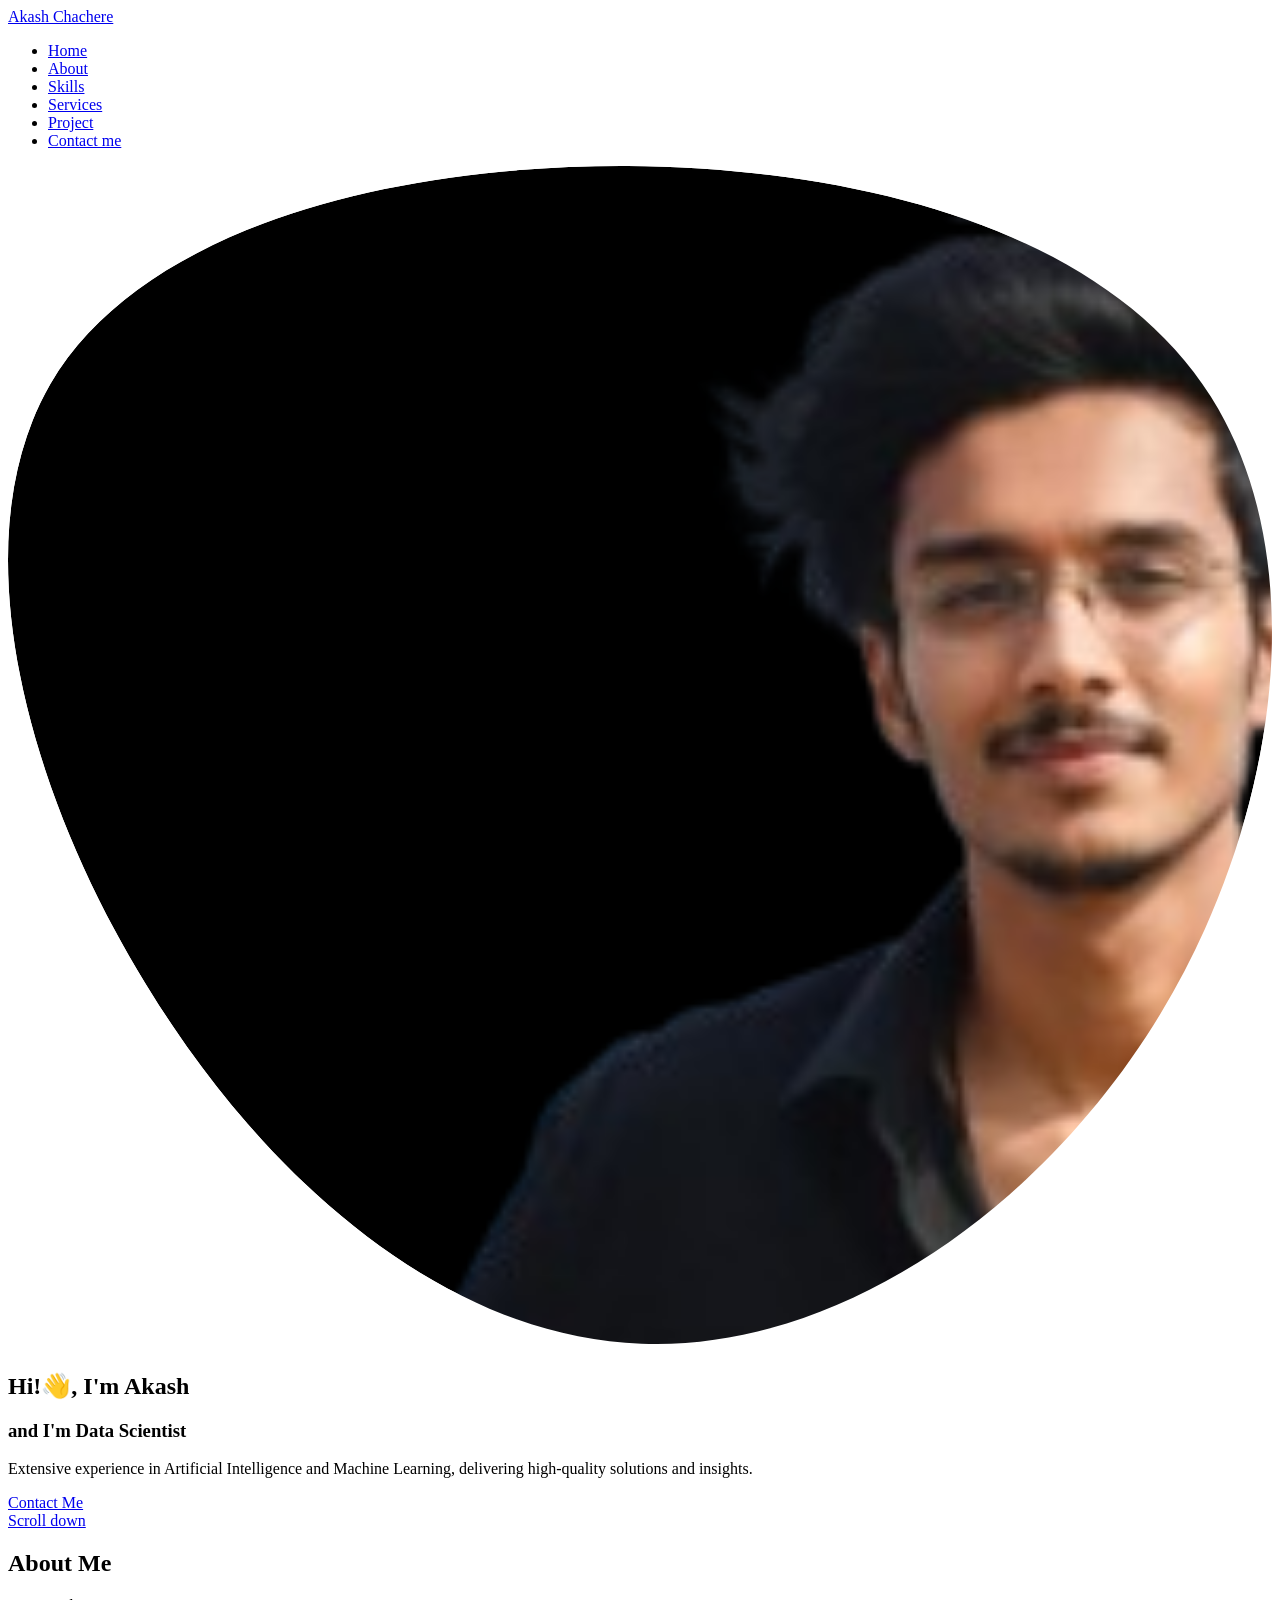
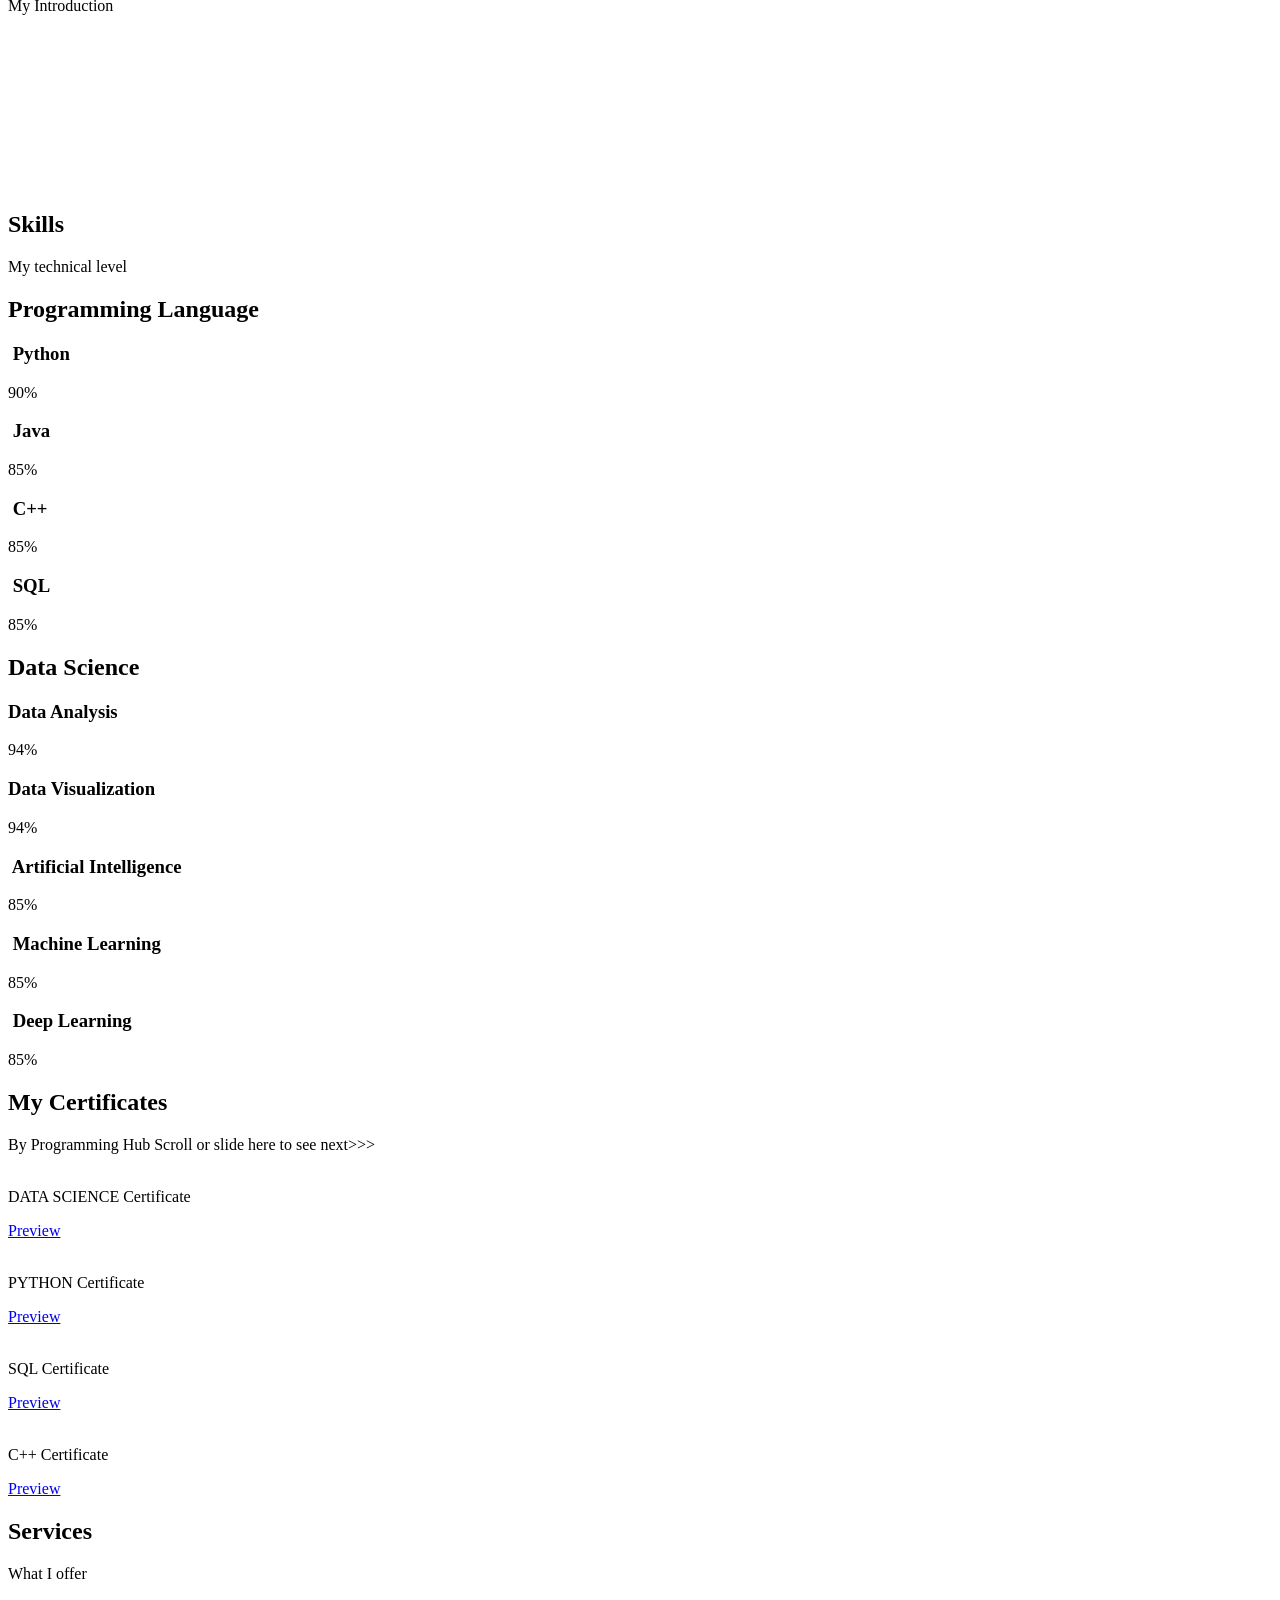
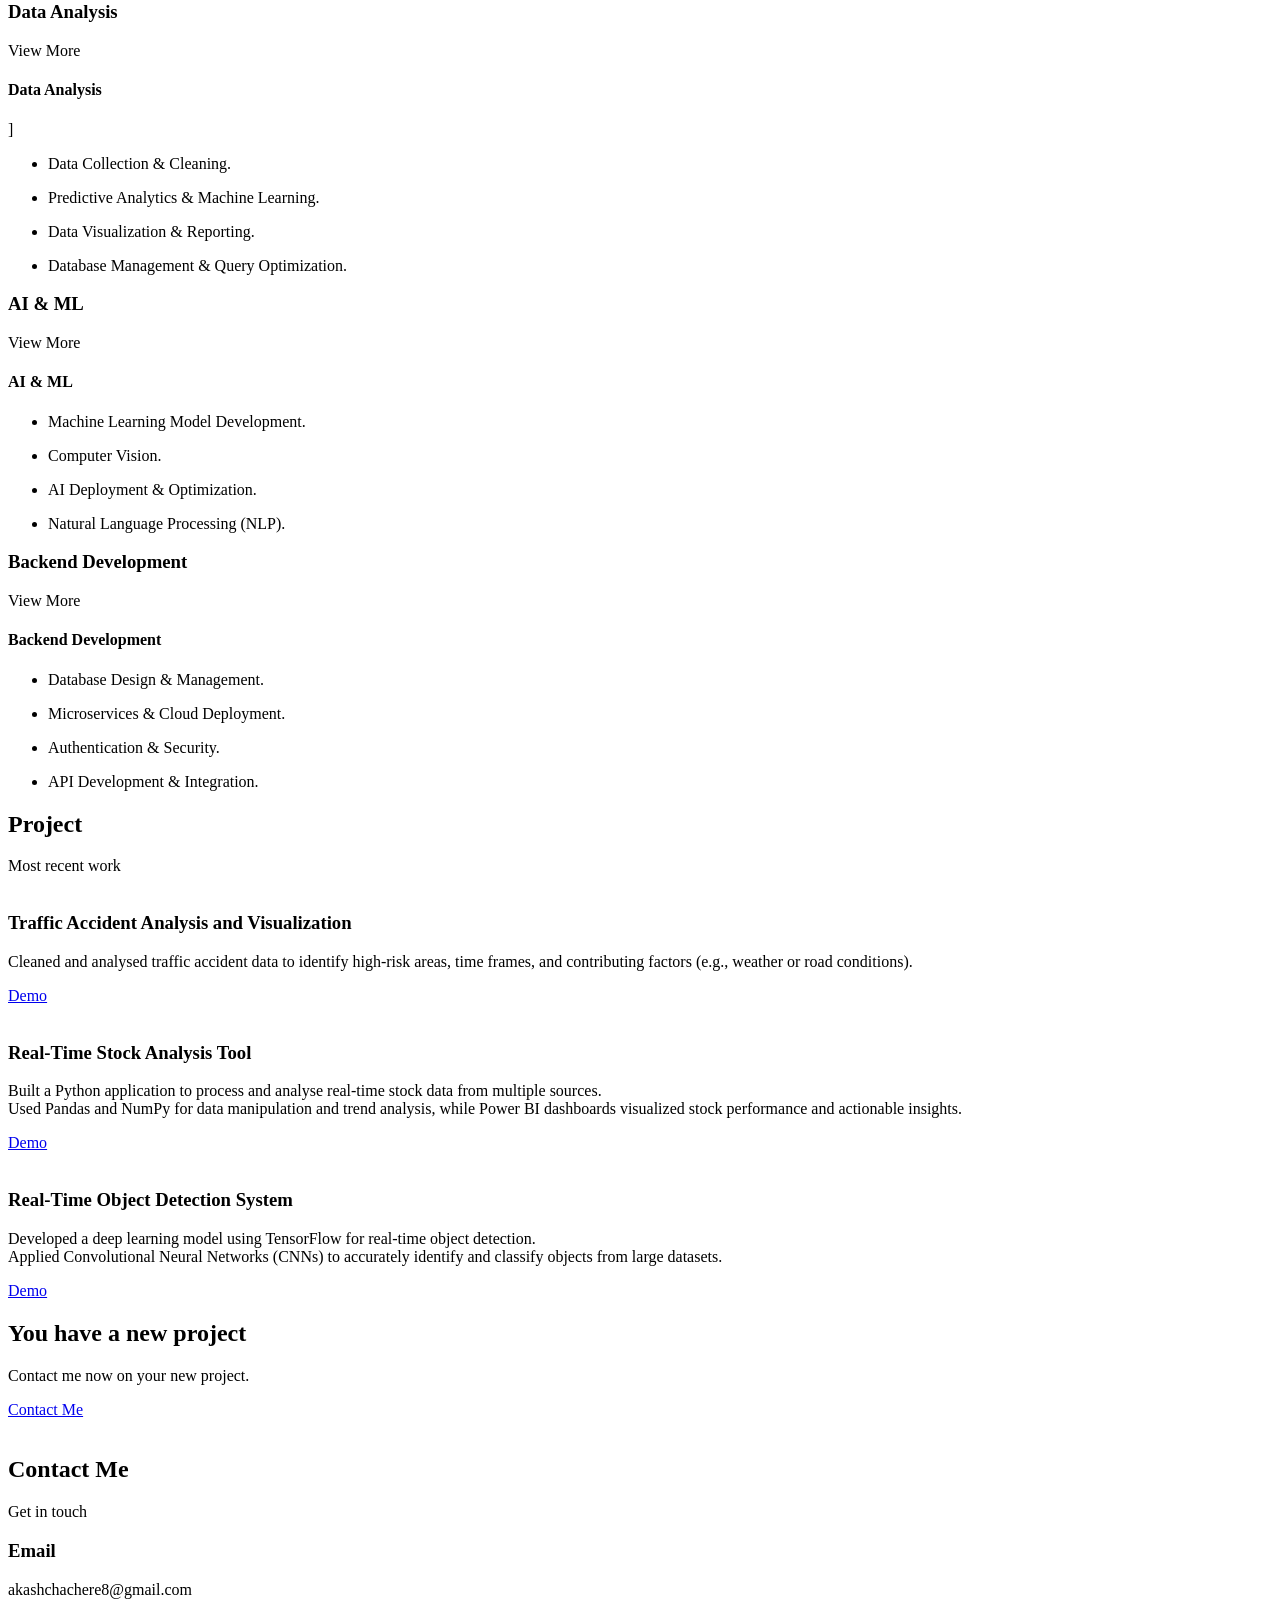
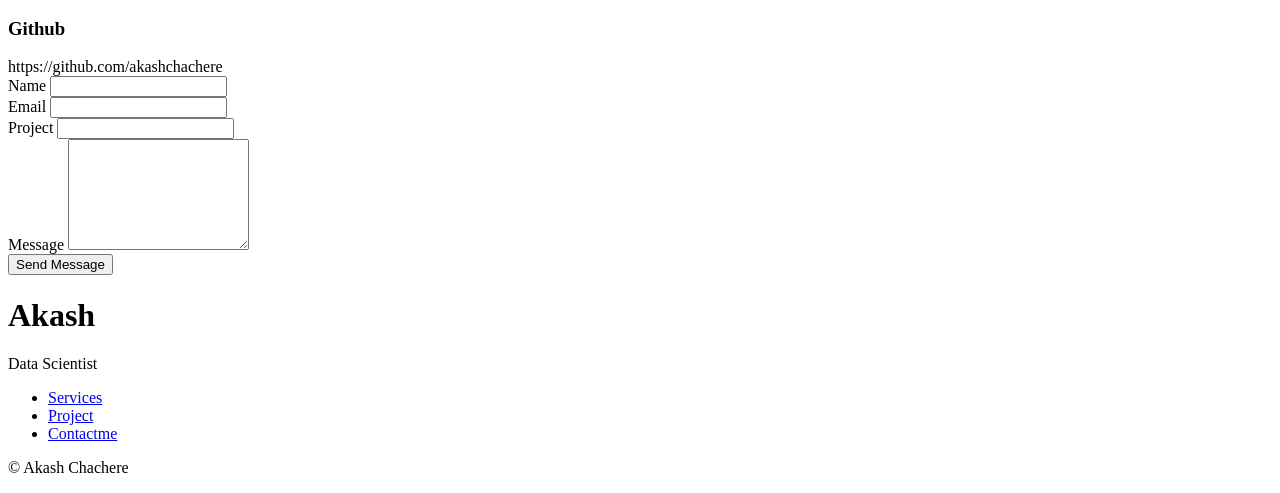
==== commit 032bbc85: "Update image source in index.html" ====
--- a/index.html
+++ b/index.html
@@ -123,7 +123,7 @@
                                 129.362C2.45775 97.8511 -7.48481 59.1033 6.67581 34.5279C20.9871 10.1032 59.7028 
                                 -0.149132 97.9666 0.00163737C136.23 0.303176 174.193 10.857 190.312 36.4879Z" />
 
-                                <image class="home__blob-img" x="10" y="8" href="assets/img/akash.png" />
+                                <image class="home__blob-img" x="10" y="8" href="assets/img/Akashh1-removebg-preview.png" />
                             </g>
                         </svg>
                     </div>
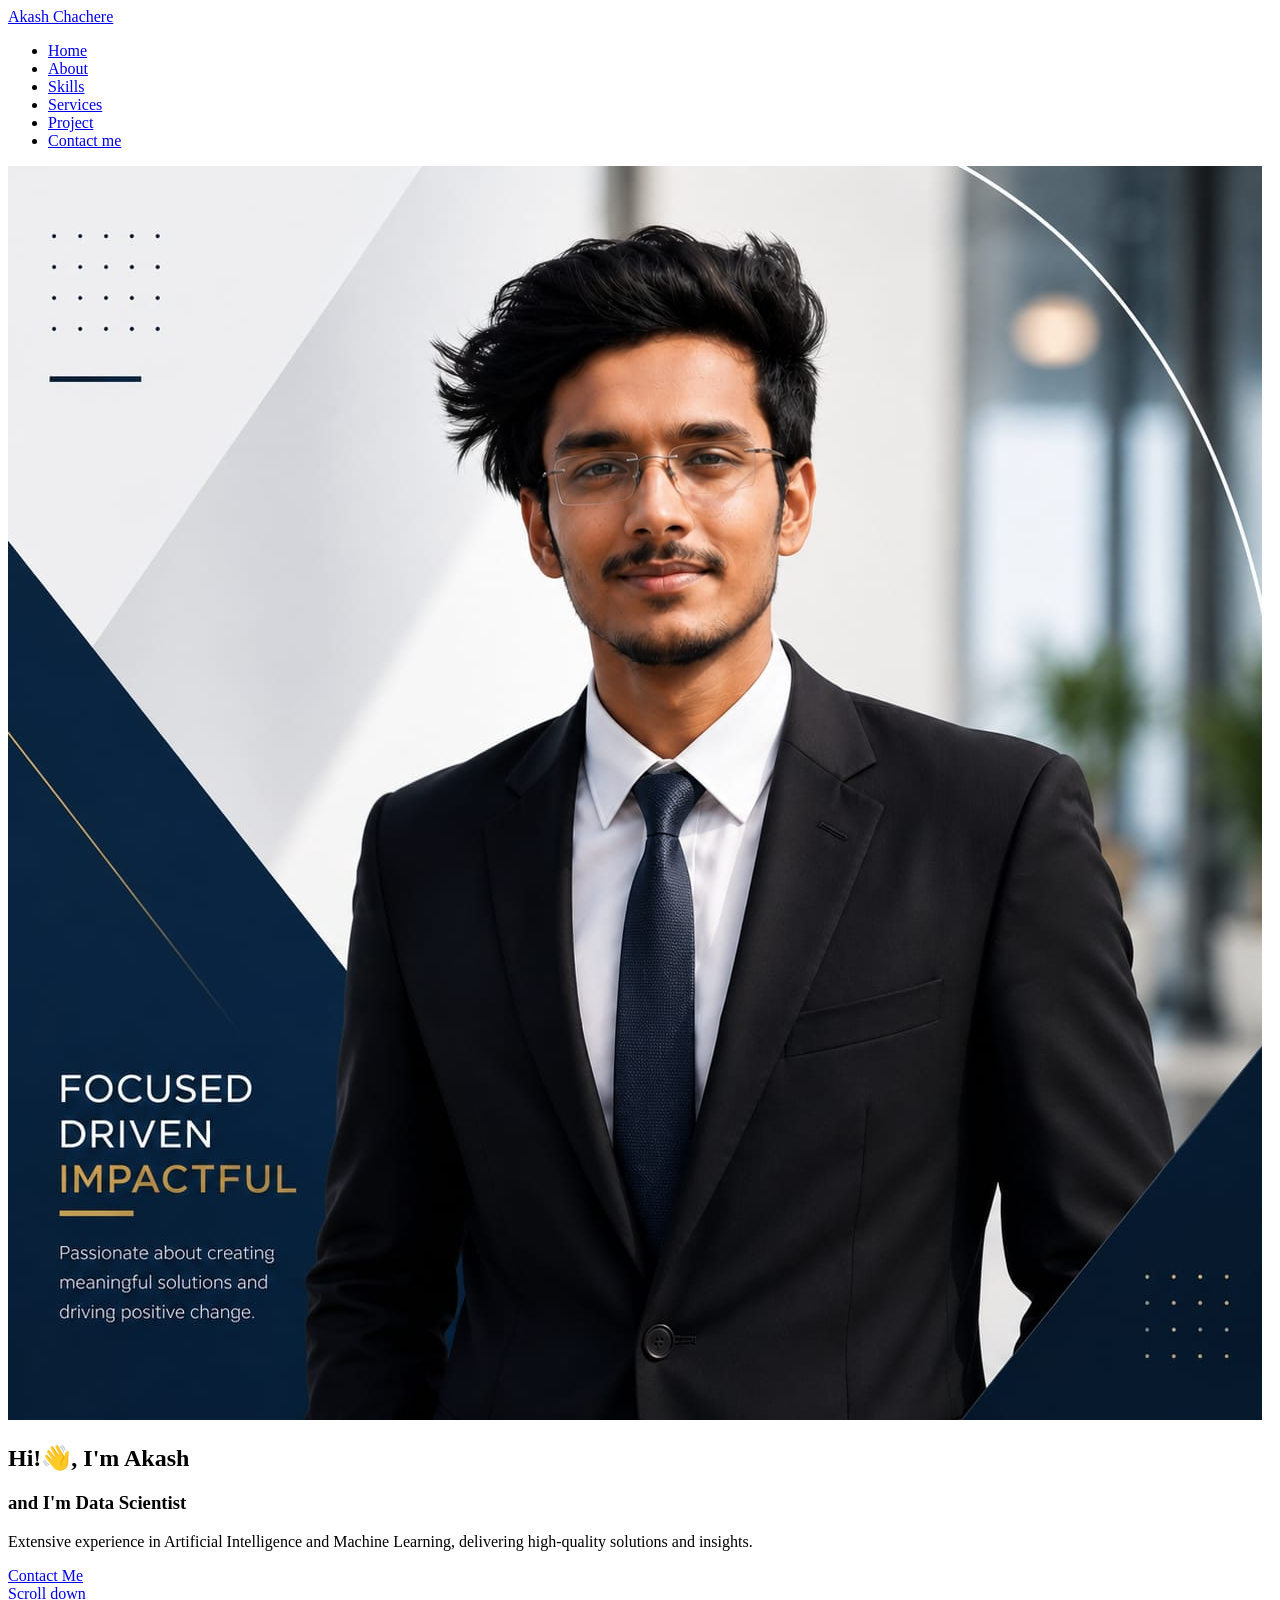
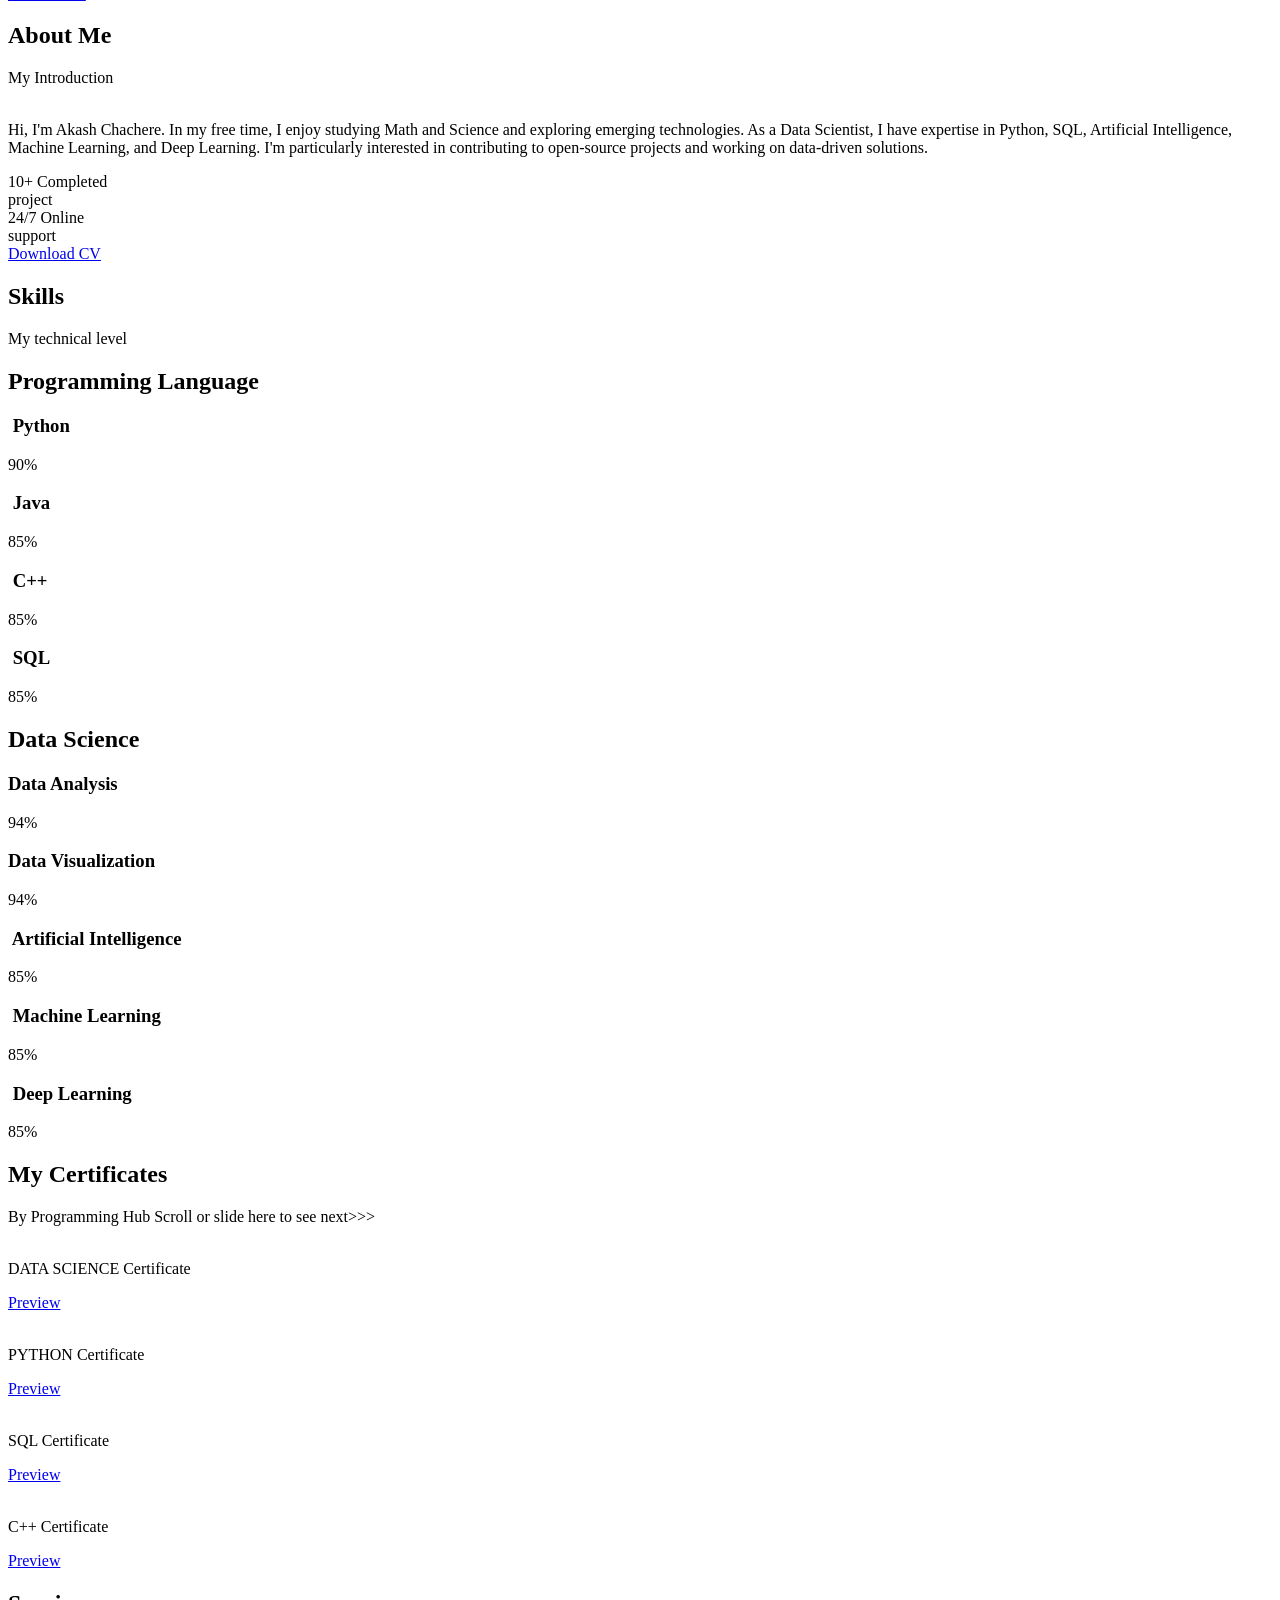
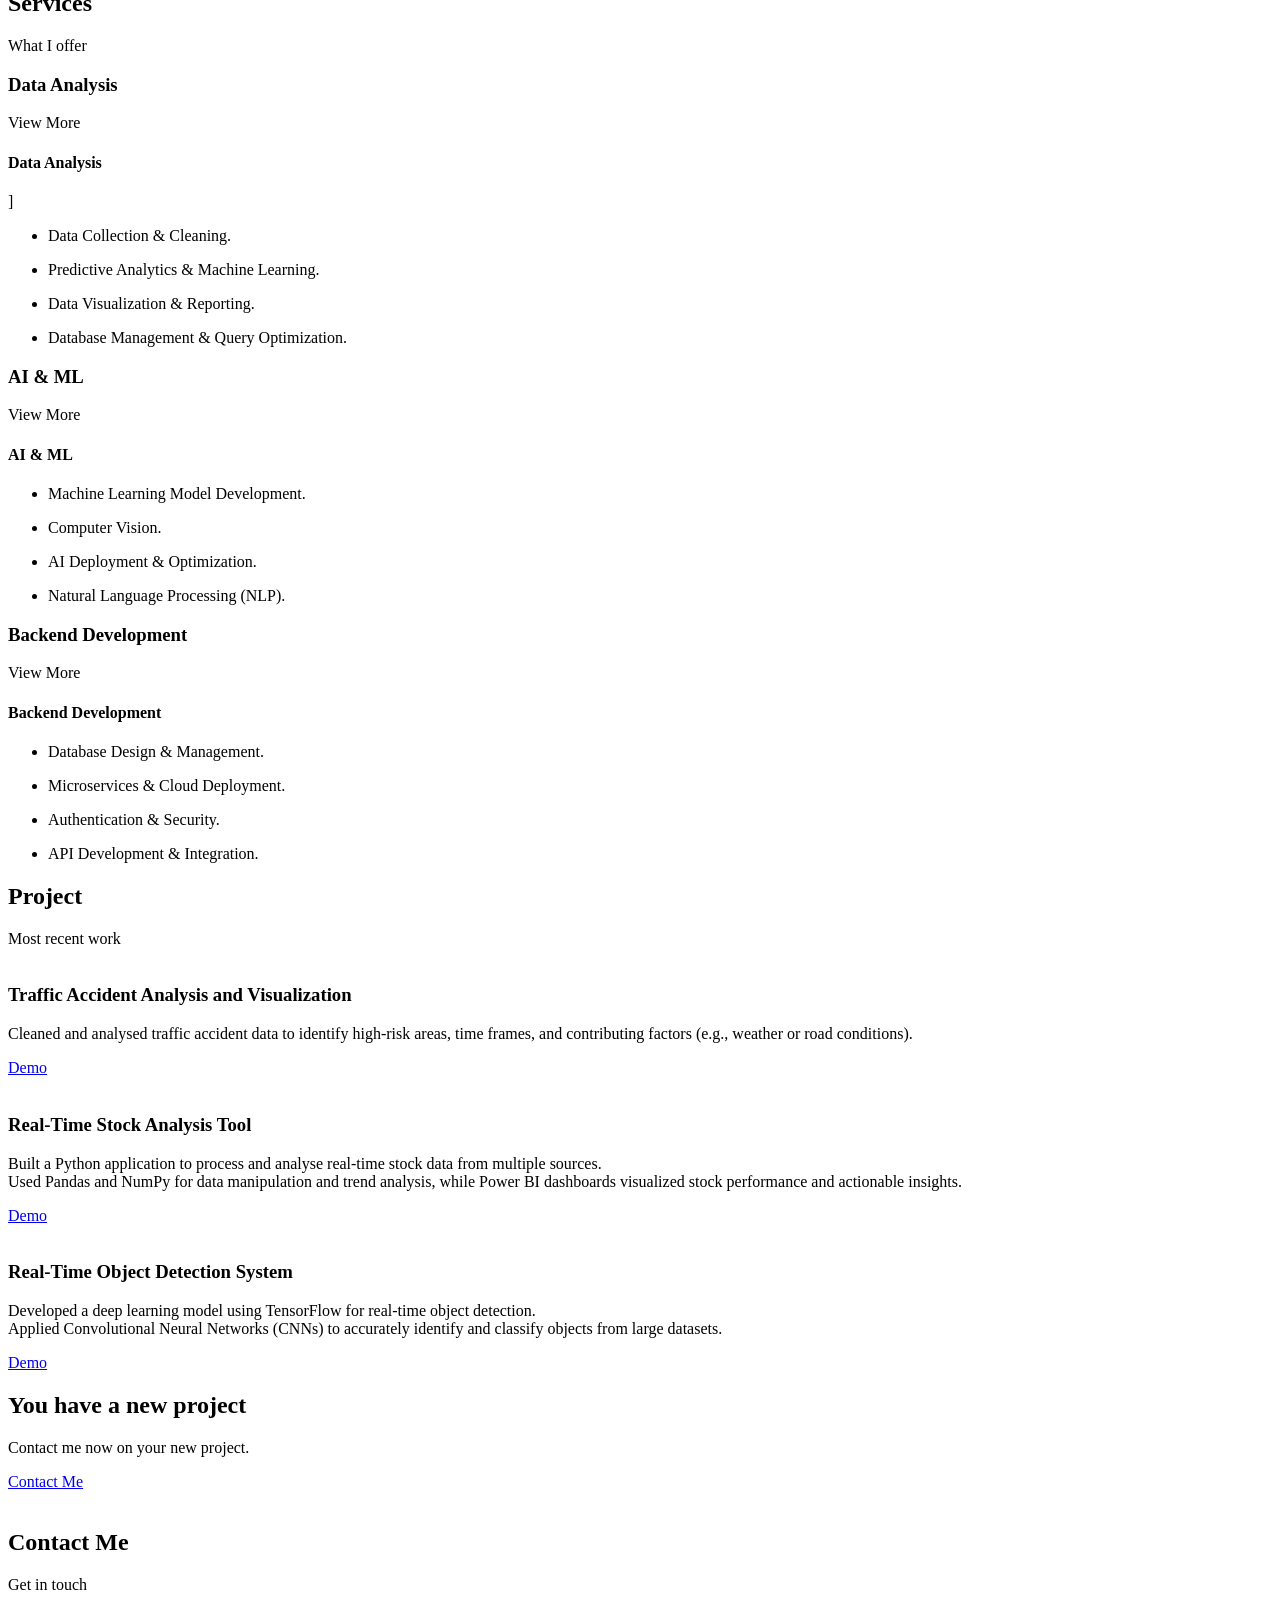
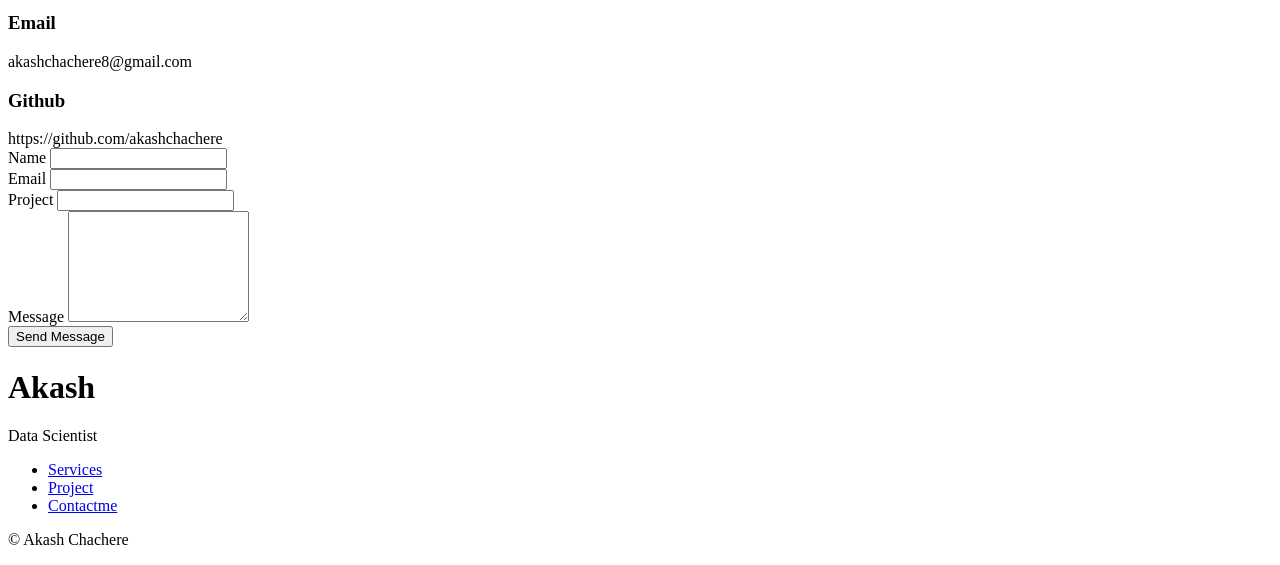
==== commit e792378e: "Update index.html" ====
--- a/index.html
+++ b/index.html
@@ -107,7 +107,10 @@
                         </a>
                         
                     </div>
-
+                    <div class="home__img">
+                        <img src="assets/img/Profile_Akash.jpeg" alt="Akash Chachere" class="home__blob-img">
+                    </div>
+<!--==================== HOME 
                     <div data-aos="fade-right" class="home__img">
                         <svg class="home__blob" viewBox="0 0 200 187" xmlns="http://www.w3.org/2000/svg"
                             xmlns:xlink="http://www.w3.org/1999/xlink">
@@ -123,11 +126,14 @@
                                 129.362C2.45775 97.8511 -7.48481 59.1033 6.67581 34.5279C20.9871 10.1032 59.7028 
                                 -0.149132 97.9666 0.00163737C136.23 0.303176 174.193 10.857 190.312 36.4879Z" />
 
-                                <image class="home__blob-img" x="10" y="8" href="assets/img/Akashh1-removebg-preview.png" />
+                                <image class="home__blob-img"  href="assets/img/Profile_Akash.jpeg" 
+                                
+                                />
+                            
                             </g>
                         </svg>
                     </div>
-
+====================-->
                     <div class="home__data">
                         <h1 class="home_title">Hi!<span class="wave">👋</span>, I'm Akash</h1>
                         <h3 class="home__subtitle">
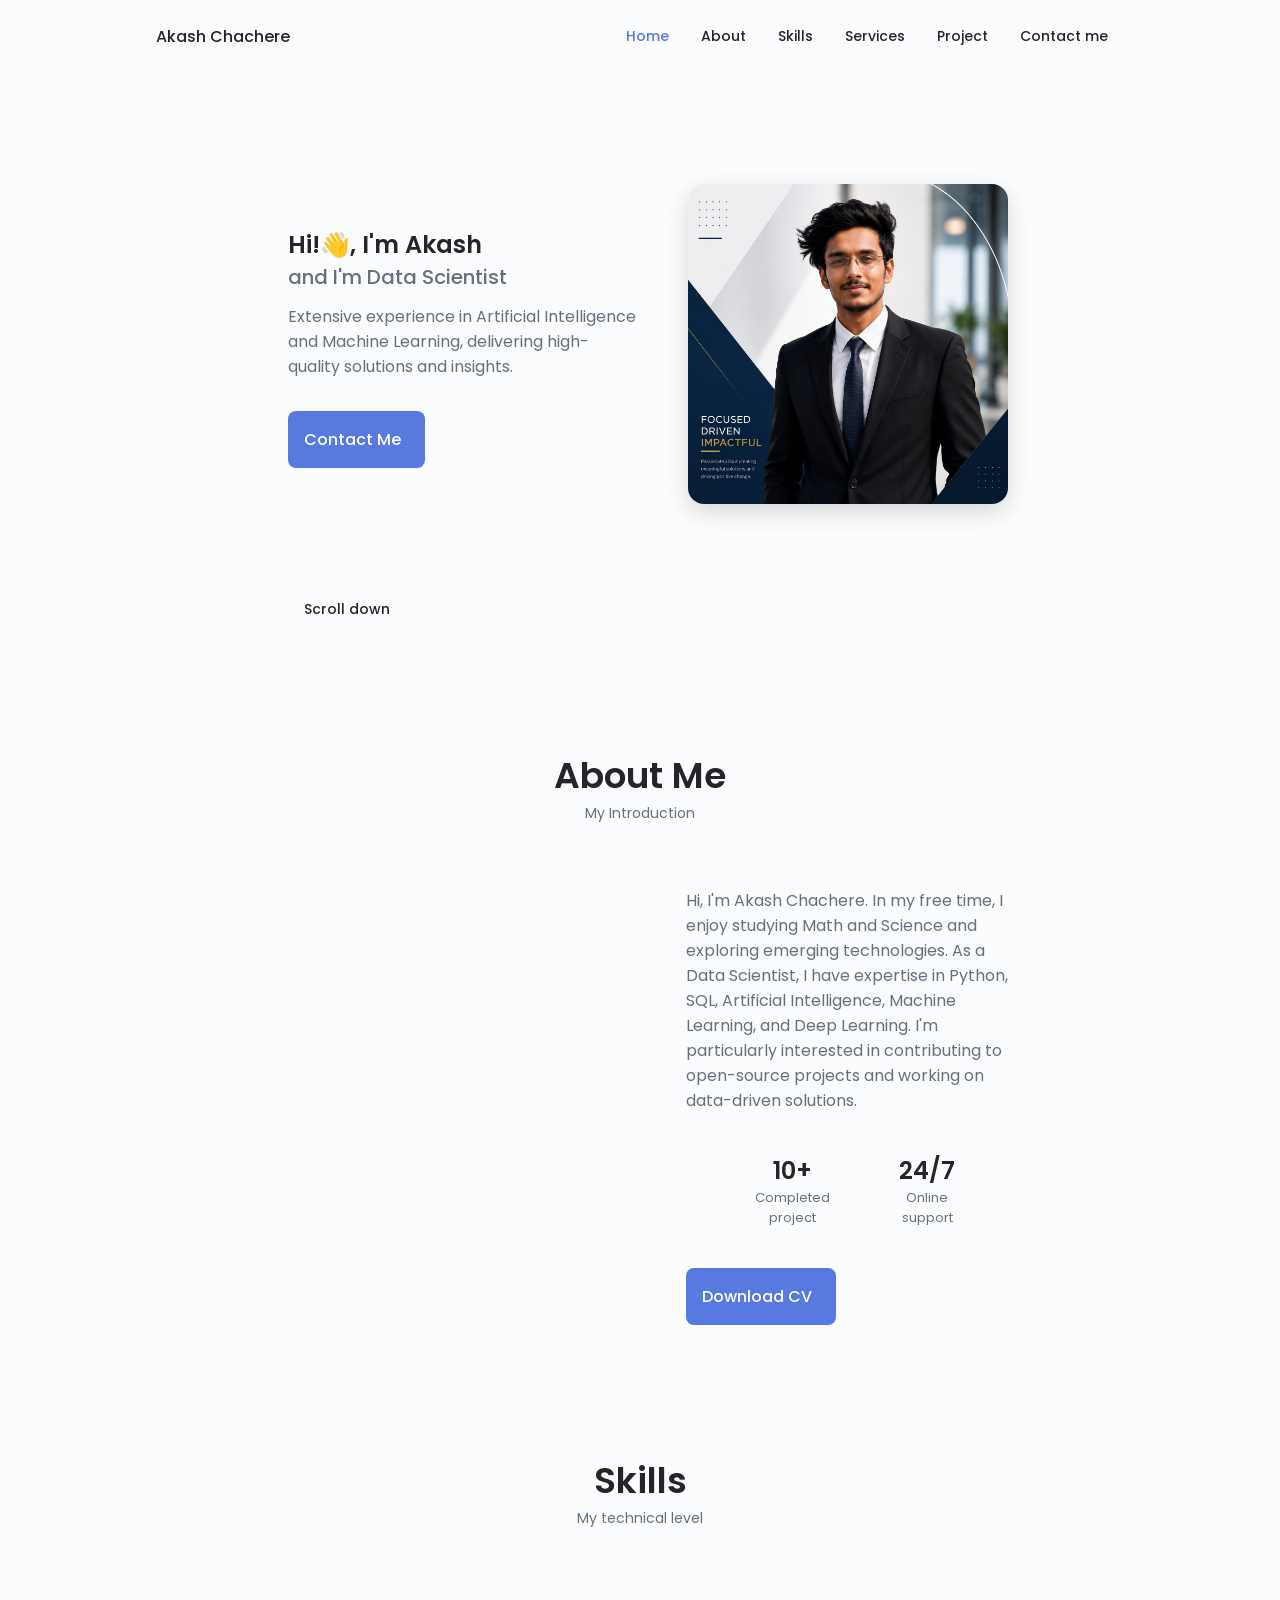
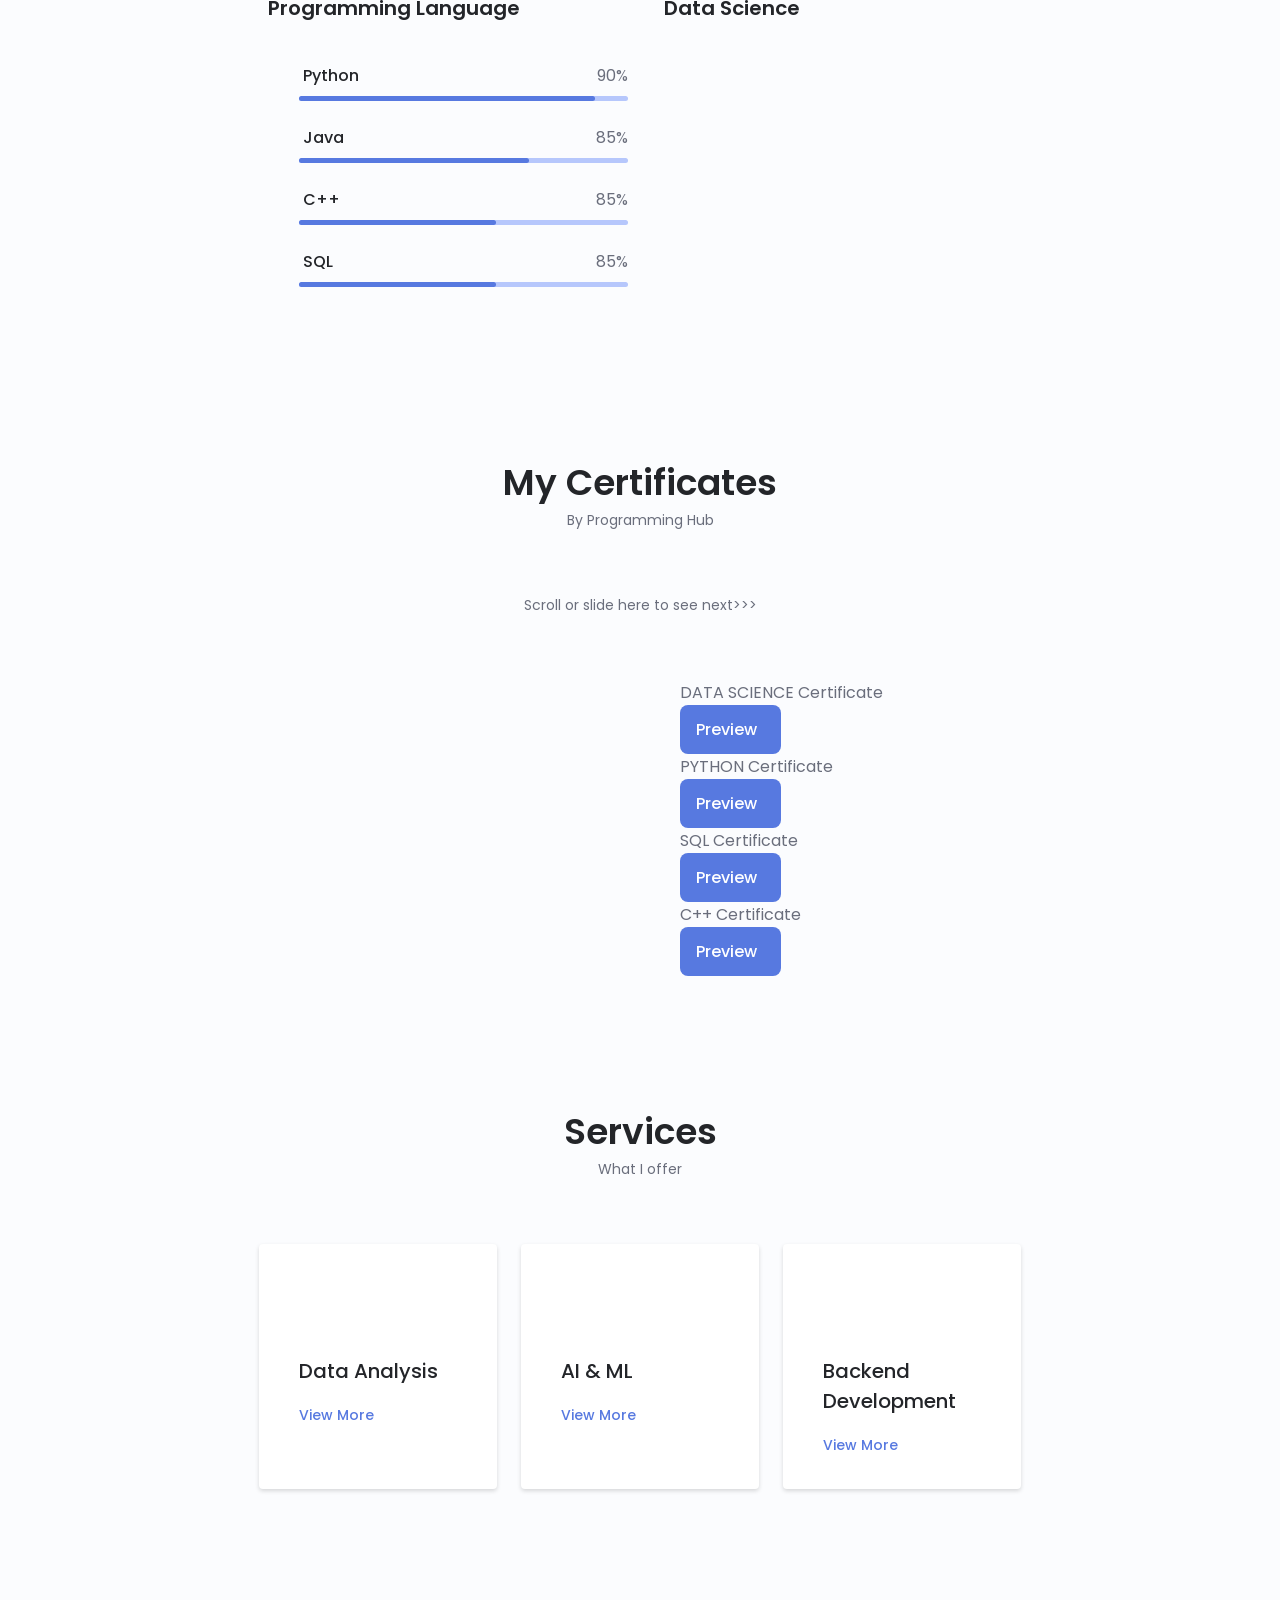
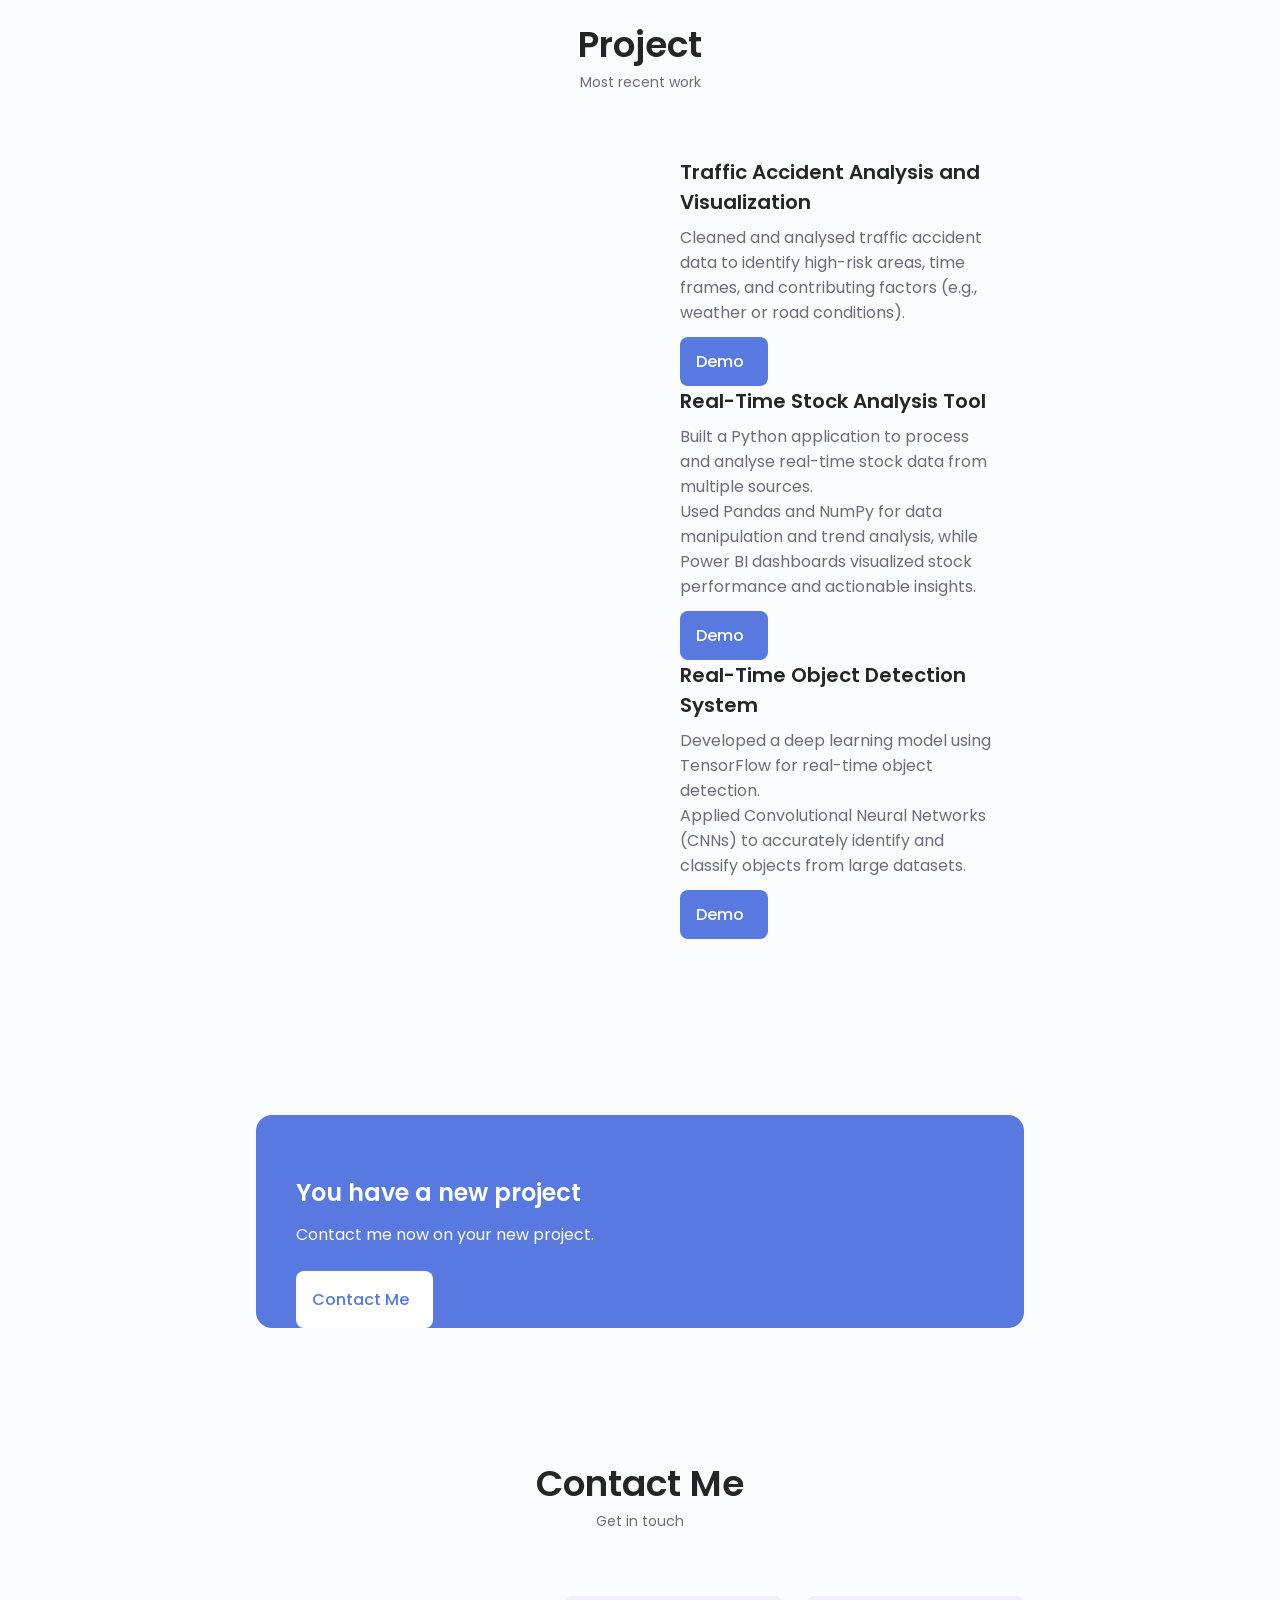
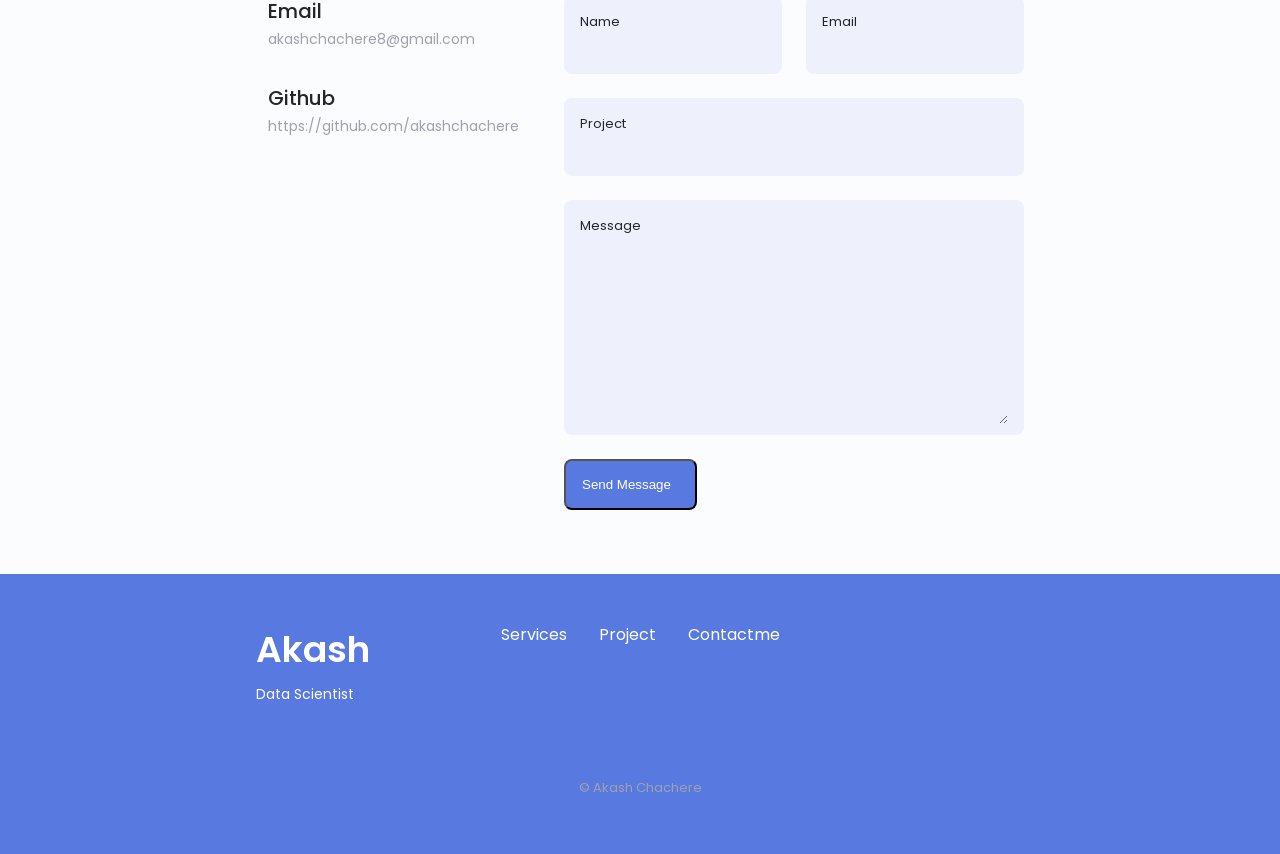
==== commit 75f6e640: "Fix HTML syntax in services modal section" ====
--- a/index.html
+++ b/index.html
@@ -467,7 +467,7 @@
                         <div class="services__modal-content">
                             <h4 class="services__modal-title">Data Analysis <br> </h4>
                             <i class="uil uil-times services__modal-close"></i>
-]
+
                             <ul class="services__modal-services grid">
                                 <li class="services__modal-service">
                                     <i class="uil uil-check-circle services__modal-icon"></i>
--- a/assets/css/style.css
+++ b/assets/css/style.css
@@ -0,0 +1,1344 @@
+/*==================== GOOGLE FONTS ====================*/
+@import url("https://fonts.googleapis.com/css2?family=Poppins:wght@400;500;600&display=swap");
+
+/*==================== VARIABLES CSS ====================*/
+:root {
+  --header-height: 3rem;
+
+  /*========== Colors ==========*/
+  /* Change favorite color */
+  --hue-color: 225;
+  /*Purple 250 - Green 142 - Blue 230 - Pink 340*/
+
+  /* HSL color mode */
+  --first-color: hsl(var(--hue-color), 69%, 61%);
+  --first-color-second: hsl(var(--hue-color), 69%, 61%);
+  --first-color-alt: hsl(var(--hue-color), 57%, 53%);
+  --first-color-lighter: hsl(var(--hue-color), 92%, 85%);
+  --title-color: hsl(var(--hue-color), 8%, 15%);
+  --text-color: hsl(var(--hue-color), 8%, 45%);
+  --text-color-light: hsl(var(--hue-color), 8%, 65%);
+  --input-color: hsl(var(--hue-color), 70%, 96%);
+  --body-color: hsl(var(--hue-color), 60%, 99%);
+  --container-color: #fff;
+  --scroll-bar-color: hsl(var(--hue-color), 12%, 90%);
+  --scroll-thumb-color: hsl(var(--hue-color), 12%, 80%);
+
+  /*========== Font and typography ==========*/
+  --body-font: 'Poppins', sans-serif;
+
+  /* .5rem = 8px, 1rem = 16px, 1.5rem = 24px ... */
+  --big-font-size: 2rem;
+  --h1-font-size: 1.5rem;
+  --h2-font-size: 1.25rem;
+  --h3-font-size: 1.125rem;
+  --normal-font-size: .938rem;
+  --small-font-size: .813rem;
+  --smaller-font-size: .75rem;
+
+  /*========== Font weight ==========*/
+  --font-medium: 500;
+  --font-semi-bold: 600;
+
+  /*========== Margenes Bottom ==========*/
+  /* .25rem = 4px, .5rem = 8px, .75rem = 12px ... */
+  --mb-0-25: .25rem;
+  --mb-0-5: .5rem;
+  --mb-0-75: .75rem;
+  --mb-1: 1rem;
+  --mb-1-5: 1.5rem;
+  --mb-2: 2rem;
+  --mb-2-5: 2.5rem;
+  --mb-3: 3rem;
+
+  /*========== z index ==========*/
+  --z-tooltip: 10;
+  --z-fixed: 100;
+  --z-modal: 1000;
+}
+
+/* Font size for large devices */
+@media screen and (min-width: 968px) {
+  :root {
+    --big-font-size: 3rem;
+    --h1-font-size: 2.25rem;
+    --h2-font-size: 1.5rem;
+    --h3-font-size: 1.25rem;
+    --normal-font-size: 1rem;
+    --small-font-size: .875rem;
+    --smaller-font-size: .813rem;
+  }
+}
+
+/*========== Variables Dark theme ==========*/
+body.dark-theme {
+  /* HSL color mode */
+  --first-color-second: hsl(var(--hue-color), 30%, 8%);
+  --title-color: hsl(var(--hue-color), 8%, 95%);
+  --text-color: hsl(var(--hue-color), 8%, 75%);
+
+  --input-color: hsl(var(--hue-color), 29%, 16%);
+  --body-color: hsl(var(--hue-color), 28%, 12%);
+  --container-color: hsl(var(--hue-color), 29%, 16%);
+  --scroll-bar-color: hsl(var(--hue-color), 12%, 48%);
+  --scroll-thumb-color: hsl(var(--hue-color), 12%, 36%);
+}
+
+/*========== Button Dark/Light ==========*/
+.nav__btns {
+  display: flex;
+  align-items: center;
+}
+
+.change-theme {
+  font-size: 1.25rem;
+  color: var(--title-color);
+  margin-right: var(--mb-1);
+  cursor: pointer;
+}
+
+.change-theme:hover {
+  color: var(--first-color);
+}
+
+
+
+
+/*==================== BASE ====================*/
+* {
+  box-sizing: border-box;
+  padding: 0;
+  margin: 0;
+}
+
+html {
+  scroll-behavior: smooth;
+}
+
+body {
+  margin: 0 0 var(--header-height) 0;
+  font-family: var(--body-font);
+  font-size: var(--normal-font-size);
+  background-color: var(--body-color);
+  color: var(--text-color);
+}
+
+h1,
+h2,
+h3,
+h4 {
+  color: var(--title-color);
+  font-weight: var(--font-semi-bold);
+}
+
+ul {
+  list-style: none;
+}
+
+a {
+  text-decoration: none;
+}
+
+img {
+  max-width: 100%;
+  height: auto;
+}
+
+/*==================== REUSABLE CSS CLASSES ====================*/
+.section {
+  padding: 2rem 0 4rem;
+}
+
+.section__title {
+  font-size: var(--h1-font-size);
+  color: var(--title-color);
+}
+
+.section__subtitle {
+  display: block;
+  font-size: var(--small-font-size);
+  margin-bottom: var(--mb-3);
+}
+
+.section__title,
+.section__subtitle {
+  text-align: center;
+}
+
+/*==================== LAYOUT ====================*/
+.container {
+  max-width: 768px;
+  margin-left: var(--mb-1-5);
+  margin-right: var(--mb-1-5);
+}
+
+.grid {
+  display: grid;
+  gap: 1.5rem;
+}
+
+.header {
+  width: 100%;
+  position: fixed;
+  bottom: 0;
+  left: 0;
+  z-index: var(--z-fixed);
+  background-color: var(--body-color);
+}
+
+/*==================== NAV ====================*/
+.nav {
+  max-width: 968px;
+  height: var(--header-height);
+  display: flex;
+  justify-content: space-between;
+  align-items: center;
+}
+
+.nav__logo,
+.nav__toggle {
+  color: var(--title-color);
+  font-weight: var(--font-medium);
+}
+
+.nav__logo:hover {
+  color: var(--first-color);
+}
+
+.nav__toggle {
+  font-size: 1.1rem;
+  cursor: pointer;
+
+}
+
+.nav__toggle:hover {
+  color: var(--first-color);
+}
+
+@media screen and (max-width:767px) {
+  .nav__menu {
+    position: fixed;
+    bottom: -100%;
+    width: 100%;
+    background-color: var(--body-color);
+    padding: 2rem 1.5rem 4rem;
+    box-shadow: 0 -1px 4px rgba(0, 0, 0, .15);
+    border-radius: 1.5rem 1.5rem 0 0;
+    transition: .3s;
+  }
+}
+
+.nav__list {
+  grid-template-columns: repeat(3, 1fr);
+  gap: 2rem;
+}
+
+.nav__link {
+  display: flex;
+  flex-direction: column;
+  align-items: center;
+  font-size: var(--small-font-size);
+  color: var(--title-color);
+  font-weight: var(--font-medium);
+}
+
+.nav__link:hover {
+  color: var(--first-color);
+}
+
+.nav__icon {
+  font-size: 1.2rem;
+}
+
+.nav__close {
+  position: absolute;
+  right: 1.3rem;
+  bottom: .5rem;
+  font-size: 1.5rem;
+  cursor: pointer;
+  color: var(--first-color);
+}
+
+.nav__close:hover {
+  color: var(--first-color-alt);
+}
+
+/* show menu */
+.show-menu {
+  bottom: 0;
+}
+
+/* Active link */
+.active-link {
+  color: var(--first-color);
+}
+
+/* Change background header */
+.scroll-header {
+  box-shadow: 0 -1px 4px rgba(0, 0, 0, .15);
+}
+
+/*==================== HOME ====================*/
+.home__container {
+  gap: 1rem;
+}
+
+.home__content {
+  grid-template-columns: .5fr 3fr;
+  padding-top: 3.5rem;
+  align-items: center;
+}
+
+.home__social {
+  display: grid;
+  grid-template-columns: max-content;
+  row-gap: 1rem;
+}
+
+.home__social-icon {
+  font-size: 1.25rem;
+  color: var(--first-color);
+}
+
+.home__social-icon:hover {
+  color: var(--first-color-alt);
+  transform: translateY(-.25rem);
+  transition: 1.5s;
+}
+
+
+.home__blob {
+  display: flex;
+  justify-content: center;
+  align-items: center;
+
+}
+
+.home__blob-img {
+  width: 320px;
+  max-width: 100%;
+  border-radius: 16px;
+  object-fit: cover;
+  box-shadow: 0 8px 25px rgba(0,0,0,0.15);
+  animation: FloatImage 4s ease-in-out infinite;
+  transition: 0.4s;
+}
+.home__blob-img:hover{
+  transform: scale(1.05);
+}
+@keyframes FloatImage{
+  0%{
+    transform: translateY(0px);
+  }
+  50%{
+    transform: translateY(-15px);
+  }
+  100%{
+    transform: translateY(0px);
+  }
+}
+
+.home__data {
+  grid-column: 1/3;
+}
+
+.home__title {
+  font-size: var(--big-font-size);
+}
+
+.home__subtitle {
+  font-size: var(--h3-font-size);
+  color: var(--text-color);
+  font-weight: var(--font-medium);
+  margin-bottom: var(--mb-0-75);
+}
+
+.home__description {
+  margin-bottom: var(--mb-2);
+}
+
+.home__scroll-button {
+  color: var(--first-color);
+  transition: .3s;
+}
+
+.home__scroll-button:hover {
+  transform: translateY(0.25rem)
+}
+
+.home__scroll-mouse {
+  font-size: 2rem;
+}
+
+.home__scroll-name {
+  font-size: var(--small-font-size);
+  color: var(--title-color);
+  font-weight: var(--font-medium);
+  margin-right: var(--mb-0-25);
+}
+
+.home__scroll-arrow {
+  font-size: 1.25rem;
+}
+
+/*==================== BUTTONS ====================*/
+.button {
+  display: inline-block;
+  background-color: var(--first-color);
+  color: #fff;
+  padding: 1rem;
+  border-radius: .5rem;
+  font-weight: var(--font-medium);
+}
+
+.button:hover {
+  background-color: var(--first-color-alt);
+}
+
+.button__icon {
+  font-size: 1.25rem;
+  margin-left: var(--mb-0-5);
+  transition: .3s;
+}
+
+.button--white {
+  background-color: #fff;
+  color: var(--first-color);
+}
+
+.button--white:hover {
+  background-color: #fff;
+}
+
+.button--flex {
+  display: inline-flex;
+  align-items: center;
+}
+
+.button--small {
+  padding: .75rem 1rem;
+}
+
+.button--link {
+  padding: 0;
+  background: transparent;
+  color: var(--first-color);
+}
+
+.button--link:hover {
+  background-color: transparent;
+  color: var(--first-color);
+}
+
+/*==================== ABOUT ====================*/
+.about__img {
+  width: 200px;
+  border-radius: .5rem;
+  justify-self: center;
+  align-self: center;
+}
+
+.about__description {
+  text-align: center;
+  margin-bottom: var(--mb-2-5);
+}
+
+.about_info {
+  display: flex;
+  justify-content: space-evenly;
+  margin-bottom: var(--mb-2-5);
+}
+
+.about__info-title {
+  font-size: var(--h2-font-size);
+  font-weight: var(--font-semi-bold);
+  color: var(--title-color);
+}
+
+.about__info-name {
+  font-size: var(--smaller-font-size);
+}
+
+.about__info-title,
+.about__info-name {
+  display: block;
+  text-align: center;
+}
+
+.about__buttons {
+  display: flex;
+  justify-content: center;
+}
+
+/*==================== SKILLS ====================*/
+.skills__container {
+  row-gap: 0;
+}
+
+.skills__header {
+  display: flex;
+  align-items: center;
+  margin-bottom: var(--mb-2-5);
+  cursor: pointer;
+}
+
+.skills__icon,
+.skills__arrow {
+  font-size: 2rem;
+  color: var(--first-color);
+}
+
+.skills__icon {
+  margin-right: var(--mb-0-75);
+}
+
+.skills__title {
+  font-size: var(--h3-font-size);
+}
+
+.skills__subtitle {
+  font-size: var(--small-font-size);
+  color: var(--text-color-light);
+}
+
+.skills__arrow {
+  margin-left: auto;
+  transition: .4s;
+}
+
+.skills__list {
+  row-gap: 1.5rem;
+  padding-left: 2.7rem;
+}
+
+.skills__titles {
+  display: flex;
+  justify-content: space-between;
+  margin-bottom: var(--mb-0-5);
+}
+
+.skills__name {
+  font-size: var(--normal-font-size);
+  font-weight: var(--font-medium);
+}
+
+
+.skills__bar,
+.skills__percentage {
+  height: 5px;
+  border-radius: .25rem;
+}
+
+.skills__bar {
+  background-color: var(--first-color-lighter);
+}
+
+.skills__percentage {
+  display: block;
+  background-color: var(--first-color);
+}
+
+.skills__html {
+  width: 90%;
+}
+
+.skills__css {
+  width: 70%;
+}
+
+.skills__js {
+  width: 60%;
+}
+
+.skills__react {
+  width: 40%;
+}
+
+.skills__php {
+  width: 90%;
+}
+
+.skills__mysql {
+  width: 72%;
+}
+
+.skills__node {
+  width: 58%;
+}
+
+.skills__python {
+  width: 94%;
+}
+
+.skills__blender {
+  width: 50%;
+}
+
+.skills__photoshop {
+  width: 42%;
+}
+
+.skills__adobeillustrator {
+  width: 62%;
+}
+
+.skills__close .skills__list {
+  height: 0;
+  overflow: hidden;
+}
+
+.skills__open .skills__list {
+  height: max-content;
+  margin-bottom: var(--mb-2-5);
+}
+
+.skills__open .skills__arrow {
+  transform: rotate(-180deg);
+}
+
+/*==================== QUALIFICATION ====================*/
+
+
+/*==================== SERVICES ====================*/
+.services__container {
+  gap: 1.5rem;
+  grid-template-columns: repeat(2, 1fr);
+}
+
+.services__content {
+  position: relative;
+  background-color: var(--container-color);
+  padding: 3.5rem .5rem 1.25rem 1.5rem;
+  border-radius: .25rem;
+  box-shadow: 0 2px 4px rgba(0, 0, 0, .15);
+  transition: .3s;
+}
+
+.services:hover {
+  box-shadow: 0 4px 8px rgba(0, 0, 0, .15);
+}
+
+.services__icon {
+  display: block;
+  font-size: 1.5rem;
+  color: var(--first-color);
+  margin-bottom: var(--mb-1);
+}
+
+.services__title {
+  font-size: var(--h3-font-size);
+  margin-bottom: var(--mb-1);
+  font-weight: var(--font-medium);
+}
+
+.services__button {
+  cursor: pointer;
+  font-size: var(--small-font-size);
+}
+
+.services__button:hover .button__icon {
+  transform: translateX(.25rem);
+}
+
+.services__modal {
+  position: fixed;
+  top: 0;
+  left: 0;
+  right: 0;
+  bottom: 0;
+  background-color: rgba(0, 0, 0, .5);
+  display: flex;
+  align-items: center;
+  justify-content: center;
+  padding: 0 1rem;
+  z-index: var(--z-modal);
+  opacity: 0;
+  visibility: hidden;
+  transition: .3s;
+}
+
+.services__modal-content {
+  position: relative;
+  background-color: var(--container-color);
+  padding: 1.5rem;
+  border-radius: .5rem;
+}
+
+.services__modal-services {
+  row-gap: 1rem;
+}
+
+.service__modal-service {
+  display: flex;
+}
+
+.services__modal-title {
+  font-size: var(--h3-font-size);
+  font-weight: var(--font-medium);
+  margin-bottom: var(--mb-1-5);
+}
+
+.services__modal-close {
+  position: absolute;
+  top: 1rem;
+  right: 1rem;
+  font-size: 1.5rem;
+  color: var(--first-color);
+  cursor: pointer;
+}
+
+.services__modal-icon {
+  color: var(--first-color);
+  margin-right: var(--mb-0-25);
+}
+
+/* Active Modal */
+.active-modal {
+  opacity: 1;
+  visibility: visible;
+}
+
+/*==================== PORTFOLIO ====================*/
+.portfolio__container {
+  overflow: initial;
+}
+
+.portfolio__content {
+  padding: 0 1.5rem;
+}
+
+.portfolio__img {
+  width: 265px;
+  border-radius: .5rem;
+  justify-self: center;
+}
+
+.portfolio__title {
+  font-size: var(--h3-font-size);
+  margin-bottom: var(--mb-0-5);
+}
+
+.portfolio__description {
+  margin-bottom: var(--mb-0-75);
+}
+
+.portfolio__button:hover .button__icon {
+  transform: translateX(.25rem);
+}
+
+.swiper-button-prev::after,
+.swiper-button-next::after {
+  content: '';
+}
+
+.swiper-portfolio-icon {
+  font-size: 2rem;
+  color: var(--first-color);
+}
+
+.swiper-button-prev {
+  left: -.5rem;
+}
+
+.swiper-button-next {
+  right: -.5rem;
+}
+
+.swiper-container-horizontal>.swiper-pagination-bullets {
+  bottom: -2.5rem;
+}
+
+.swiper-pagination-bullet-active {
+  background-color: var(--first-color);
+}
+
+.swiper-button-prev,
+.swiper-button-next,
+.swiper-pagination-bullet {
+  outline: none;
+}
+
+/*==================== PROJECT IN MIND ====================*/
+.project {
+  text-align: center;
+}
+
+.project__bg {
+  background-color: var(--first-color-second);
+  padding-top: 3rem;
+}
+
+.project__title {
+  font-size: var(--h2-font-size);
+  margin-bottom: var(--mb-0-75);
+}
+
+.project__description {
+  margin-bottom: var(--mb-1-5);
+}
+
+.project__title,
+.project__description {
+  color: #fff;
+}
+
+.project__img {
+  width: 232px;
+  justify-self: center;
+}
+
+
+
+/*==================== TESTIMONIAL ====================*/
+.testimonial__data,
+.testimonial__header {
+  display: flex;
+}
+
+.testimonial__data {
+  justify-content: space-between;
+  margin-bottom: var(--mb-1);
+}
+
+.testimonial__img {
+  width: 60px;
+  height: 60px;
+  border-radius: 50%;
+  margin-right: var(--mb-0-75);
+}
+
+.testimonial__name {
+  font-size: var(--h3-font-size);
+  font-weight: var(--font-medium);
+}
+
+.testimonial__client {
+  font-size: var(--small-font-size);
+  color: var(--text-color-light);
+}
+
+.testimonial__description {
+  margin-bottom: var(--mb-2-5);
+}
+
+.swiper-container .swiper-pagination-testimonial {
+  bottom: 0;
+}
+
+
+/*==================== CONTACT ME ====================*/
+.contact__container {
+  row-gap: 3rem;
+}
+
+.contact__information {
+  display: flex;
+  margin-bottom: var(--mb-2);
+}
+
+.contact__icon {
+  font-size: 2rem;
+  color: var(--first-color);
+  margin-right: var(--mb-0-75);
+}
+
+.contact__title {
+  font-size: var(--h3-font-size);
+  font-weight: var(--font-medium);
+}
+
+.contact__subtitle {
+  font-size: var(--small-font-size);
+  color: var(--text-color-light);
+}
+
+.contact__content {
+  background-color: var(--input-color);
+  border-radius: .5rem;
+  padding: .75rem 1rem .25rem;
+}
+
+.contact__label {
+  font-size: var(--smaller-font-size);
+  color: var(--title-color);
+}
+
+.contact__input {
+  width: 100%;
+  background-color: var(--input-color);
+  color: var(--text-color);
+  font-family: var(--body-font);
+  font-size: var(--normal-font-size);
+  border: none;
+  outline: none;
+  padding: .25rem .5rem .5rem 0;
+}
+
+/*==================== FOOTER ====================*/
+.footer {
+  padding-top: 2rem;
+}
+
+.footer__container {
+  row-gap: 3.5rem;
+}
+
+.footer__bg {
+  background-color: var(--first-color);
+  padding: 2rem 0 3rem;
+}
+
+.footer__title {
+  font-size: var(--h1-font-size);
+  margin-bottom: var(--mb-0-25);
+}
+
+.footer__subtitle {
+  font-size: var(--small-font-size);
+}
+
+.footer__links {
+  display: flex;
+  flex-direction: column;
+  row-gap: 1.5rem;
+}
+
+.footer__link:hover {
+  color: var(--first-color-lighter);
+}
+
+.footer__social {
+  font-size: 1.25rem;
+  margin-right: var(--mb-1-5);
+}
+
+footer .footer__social a:hover {
+  color: var(--first-color-lighter);
+}
+
+.footer__copy {
+  font-size: var(--smaller-font-size);
+  text-align: center;
+  color: var(--text-color-light);
+  margin-top: var(--mb-3);
+}
+
+.footer__title,
+.footer__subtitle,
+.footer__link,
+.footer__social {
+  color: #fff;
+}
+
+
+/*========== SCROLL UP ==========*/
+.scrollup {
+  position: fixed;
+  right: 1rem;
+  bottom: -20%;
+  background-color: var(--first-color);
+  opacity: .8;
+  padding: 0 .3rem;
+  border-radius: .4rem;
+  z-index: var(--z-tooltip);
+  transition: .4s;
+}
+
+.scrollup:hover {
+  background-color: var(--first-color-alt);
+}
+
+.scrollup__icon {
+  font-size: 1.5rem;
+  color: #fff;
+}
+
+
+
+/* Show scroll */
+.show-scroll {
+  bottom: 5rem;
+}
+
+/*========== SCROLL BAR ==========*/
+::-webkit-scrollbar {
+  width: 0.6rem;
+  background-color: var(--scroll-bar-color);
+  border-radius: .5rem;
+}
+
+::-webkit-scrollbar-thumb {
+  background-color: var(--scroll-thumb-color);
+  border-radius: .5rem;
+}
+
+::-webkit-scrollbar-thumb:hover {
+  background-color: var(--text-color-light);
+}
+
+/*==================== MEDIA QUERIES ====================*/
+/* For small devices */
+@media screen and (max-width: 350px) {
+  .container {
+    margin-left: var(--mb-1);
+    margin-right: var(--mb-1);
+  }
+
+  .nav__menu {
+    padding: 2rem .25rem 4rem;
+  }
+
+  .nav__list {
+    column-gap: 0;
+  }
+
+  .home__content {
+    grid-template-columns: .25fr 3fr;
+  }
+
+  .home__blob {
+    width: 180px;
+  }
+
+  .skills__title {
+    font-size: var(--normal-font-size);
+  }
+
+  .services__container {
+    grid-template-columns: max-content;
+    justify-content: center;
+  }
+
+  .services__content {
+    padding-right: 3.5rem;
+  }
+
+  .services__modal {
+    padding: 0 .5rem;
+  }
+
+  .project__img {
+    width: 200px;
+  }
+
+  .swiper-error{
+    visibility: hidden;
+  }
+
+  .testimonial__data,
+  .testimonial__header {
+    flex-direction: column;
+    align-items: center;
+  }
+
+  .testimonial__img {
+    margin-right: 0;
+    margin-bottom: var(--mb-0-25);
+  }
+
+  .testimonial__data,
+  .testimonial__description {
+    text-align: center;
+  }
+}
+
+/* For medium devices */
+@media screen and (min-width: 568px) {
+  .home__content {
+    grid-template-columns: max-content 1fr 1fr;
+  }
+
+  .home__data {
+    grid-column: initial;
+  }
+
+  .home__img {
+    order: 1;
+    justify-self: center;
+  }
+
+  .about__container,
+  .skills__container,
+  .portfolio__content,
+  .project__container,
+  .contact__container,
+  .footer__container {
+    grid-template-columns: repeat(2, 1fr);
+  }
+}
+
+@media screen and (min-width: 768px) {
+  .container {
+    margin-left: auto;
+    margin-right: auto;
+  }
+
+  body {
+    margin: 0;
+  }
+
+  .section {
+    padding: 6rem 0 2rem;
+  }
+
+  .section__subtitle {
+    margin-bottom: 4rem;
+  }
+
+  .header {
+    top: 0;
+    bottom: initial;
+  }
+
+  .header,
+  .main,
+  .footer__container {
+    padding: 0 1rem;
+  }
+
+  .nav {
+    height: calc(var(--header-height) + 1.5rem);
+    column-gap: 1rem;
+  }
+
+  .nav__icon,
+  .nav__close,
+  .nav__toggle {
+    display: none;
+  }
+
+  .nav__list {
+    display: flex;
+    column-gap: 2rem;
+  }
+
+  .nav__menu {
+    margin-left: auto;
+  }
+
+  .change-theme {
+    margin: 0;
+  }
+
+  .home__container {
+    row-gap: 5rem;
+  }
+
+  .home__content {
+    padding-top: 5.5rem;
+    column-gap: 2rem;
+  }
+
+  .home__blob {
+    padding-top: 5.5rem;
+  }
+
+  .home {
+    display: block;
+  }
+
+  .home__scroll-button {
+    margin-left: 3rem;
+  }
+
+  .about__container {
+    column-gap: 5rem;
+  }
+
+  .about__img {
+    width: 350px;
+  }
+
+  .about__description {
+    text-align: initial;
+  }
+
+  .about__info {
+    justify-content: space-between;
+  }
+
+  .about__buttons {
+    justify-content: initial;
+  }
+
+  .services__container {
+    grid-template-columns: repeat(3, 218px);
+    justify-content: center;
+  }
+
+  .services__icon {
+    font-size: 2rem;
+  }
+
+  .services__content {
+    padding: 6rem 0 2rem 2.5rem;
+  }
+
+  .services__modal-content {
+    width: 450px;
+  }
+
+  .swiper-error{
+    visibility: hidden;
+  }
+
+  .portfolio__img {
+    width: 320px;
+  }
+
+  .portfolio__content {
+    align-items: center;
+  }
+
+  .project {
+    text-align: initial;
+  }
+
+  .project__bg {
+    background: none;
+  }
+
+  .project__container {
+    background-color: var(--first-color-second);
+    border-radius: 1rem;
+    padding: 3rem 2.5rem 0;
+    grid-template-columns: 1fr max-content;
+    column-gap: 3rem;
+  }
+
+  .project__data {
+    padding-top: .8rem;
+  }
+
+  .footer__container {
+    grid-template-columns: repeat(3, 1fr);
+  }
+
+  .footer__bg {
+    padding: 3rem 0 3.5rem;
+  }
+
+  .footer__links {
+    flex-direction: row;
+    column-gap: 2rem;
+  }
+
+  .footer__socials {
+    justify-self: flex-end;
+  }
+
+  .footer__copy {
+    margin-top: 4.5rem;
+  }
+}
+
+
+
+/* For large devices */
+@media screen and (min-width: 1024px) {
+
+  .header,
+  .main,
+  .footer__container {
+    padding: 0;
+  }
+
+  .home__blob {
+    width: 320px;
+  }
+
+  .home__social {
+    transform: translateX(-6rem);
+  }
+
+  .services__container {
+    grid-template-columns: repeat(3, 238px);
+  }
+
+  .swiper-error{
+    visibility: visible;
+  }
+
+  .portfolio__content {
+    column-gap: 5rem;
+  }
+
+  .swiper-portfolio-icon {
+    font-size: 3.5rem;
+  }
+
+  .swiper-button-prev {
+    left: -3.5rem;
+  }
+
+  .swiper-button-next {
+    right: -3.5rem;
+  }
+
+  .swiper-container-horizontal>.swiper-pagination-bullets {
+    bottom: -4.5rem;
+  }
+
+  .contact__form {
+    width: 460px;
+  }
+
+  .contact__inputs {
+    grid-template-columns: repeat(2, 1fr);
+  }
+}
+
+/*==================== Waving hand  ====================*/
+.wave {
+  animation-name: wave-animation;
+  /* Refers to the name of your @keyframes element below */
+  animation-duration: 2.5s;
+  /* Change to speed up or slow down */
+  animation-iteration-count: infinite;
+  /* Never stop waving :) */
+  transform-origin: 70% 70%;
+  /* Pivot around the bottom-left palm */
+  display: inline-block;
+}
+
+@keyframes wave-animation {
+  0% {
+    transform: rotate(0.0deg)
+  }
+
+  10% {
+    transform: rotate(14.0deg)
+  }
+
+  /* The following five values can be played with to make the waving more or less extreme */
+  20% {
+    transform: rotate(-8.0deg)
+  }
+
+  30% {
+    transform: rotate(14.0deg)
+  }
+
+  40% {
+    transform: rotate(-4.0deg)
+  }
+
+  50% {
+    transform: rotate(10.0deg)
+  }
+
+  60% {
+    transform: rotate(0.0deg)
+  }
+
+  /* Reset for the last half to pause */
+  100% {
+    transform: rotate(0.0deg)
+  }
+}
+
+/*==================== Skills logo ====================*/
+.skills__logo:hover{
+  transform: translateY(-.25rem);
+  transition: 1s;
+}
